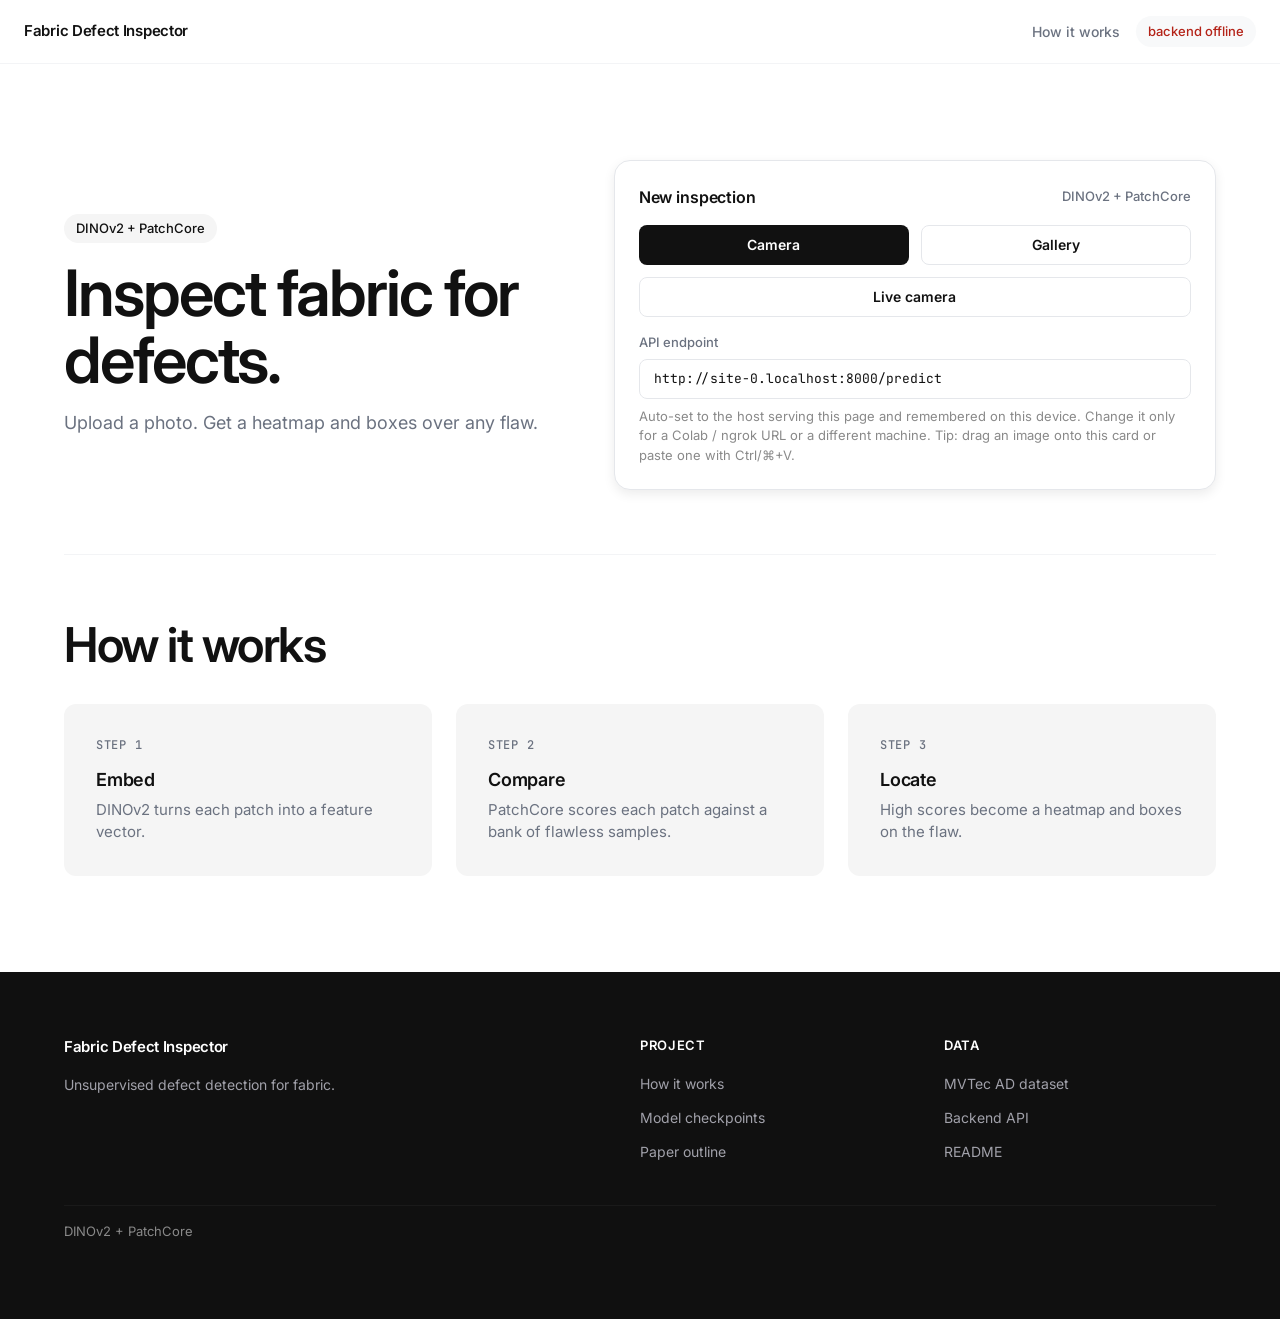
==== frontend/web/index.html @ dddd1d93 "Initial commit: DINOv2 + PatchCore fabric defect detection Unsupervised fabric defect detection (ano" ====
<!DOCTYPE html>
<html lang="en">
<head>
<meta charset="utf-8" />
<meta name="viewport" content="width=device-width, initial-scale=1, maximum-scale=1" />
<title>Fabric Defect Inspector</title>
<link rel="preconnect" href="https://fonts.googleapis.com" />
<link rel="preconnect" href="https://fonts.gstatic.com" crossorigin />
<link href="https://fonts.googleapis.com/css2?family=Inter:wght@400;500;600;700&family=JetBrains+Mono:wght@400;500&display=swap" rel="stylesheet" />
<style>
  /* ── Cal.com-inspired design system ─────────────────────────────────── */
  :root {
    /* colors */
    --primary:#111111; --primary-active:#242424; --primary-disabled:#e5e7eb;
    --ink:#111111; --body:#374151; --muted:#6b7280; --muted-soft:#898989;
    --hairline:#e5e7eb; --hairline-soft:#f3f4f6;
    --canvas:#ffffff; --surface-soft:#f8f9fa; --surface-card:#f5f5f5;
    --surface-strong:#e5e7eb; --surface-dark:#101010; --surface-dark-elevated:#1a1a1a;
    --on-primary:#ffffff; --on-dark:#ffffff; --on-dark-soft:#a1a1aa;
    --brand-accent:#3b82f6; --success:#10b981; --warning:#f59e0b; --error:#ef4444;
    --badge-orange:#fb923c; --badge-pink:#ec4899; --badge-violet:#8b5cf6; --badge-emerald:#34d399;
    /* radius */
    --r-xs:4px; --r-sm:6px; --r-md:8px; --r-lg:12px; --r-xl:16px; --r-pill:9999px;
    /* spacing */
    --s-xxs:4px; --s-xs:8px; --s-sm:12px; --s-md:16px; --s-lg:24px; --s-xl:32px; --s-xxl:48px; --s-section:96px;
    /* fonts */
    --font: "Inter", -apple-system, BlinkMacSystemFont, "Segoe UI", Roboto, sans-serif;
    --mono: "JetBrains Mono", ui-monospace, SFMono-Regular, monospace;
    --shadow-sm: 0 1px 2px rgba(0,0,0,0.05);
    --shadow-md: 0 4px 12px rgba(0,0,0,0.08);
    color-scheme: light dark;   /* let native controls follow the OS theme */
  }
  /* Dark theme: follow the OS/browser preference by remapping the tokens above. */
  @media (prefers-color-scheme: dark) {
    :root {
      --primary:#f5f5f5; --primary-active:#e5e5e5; --primary-disabled:#2a2a2a;
      --ink:#f4f4f5; --body:#c9cdd3; --muted:#9aa0a6; --muted-soft:#6b7075;
      --hairline:#2a2b2e; --hairline-soft:#1c1d20;
      --canvas:#0c0d0f; --surface-soft:#141518; --surface-card:#16181b;
      --surface-strong:#26282c; --surface-dark:#000000; --surface-dark-elevated:#161616;
      --on-primary:#0c0d0f; --on-dark:#ffffff; --on-dark-soft:#a1a1aa;
      --shadow-sm: 0 1px 2px rgba(0,0,0,0.4);
      --shadow-md: 0 4px 12px rgba(0,0,0,0.5);
    }
    .status-pill.ok { color:#34d399; }
    .status-pill.down { color:#f87171; }
    .verdict.ok  { color:#34d399; }
    .verdict.bad { color:#f87171; }
  }
  * { box-sizing:border-box; }
  html { -webkit-text-size-adjust:100%; }
  body {
    margin:0; background:var(--canvas); color:var(--body);
    font-family:var(--font); font-size:16px; line-height:1.5;
    -webkit-font-smoothing:antialiased;
  }
  /* Cal Sans substitute: Inter 600 + negative tracking on display */
  .display { font-weight:600; color:var(--ink); letter-spacing:-0.04em; line-height:1.1; margin:0; }
  .d-xl { font-size:clamp(40px, 6vw, 64px); line-height:1.05; letter-spacing:-2px; }
  .d-lg { font-size:clamp(32px, 4.5vw, 48px); letter-spacing:-1.5px; }
  .d-md { font-size:36px; line-height:1.15; letter-spacing:-1px; }
  .d-sm { font-size:28px; line-height:1.2; letter-spacing:-0.5px; }
  .mono { font-family:var(--mono); }
  a { color:var(--ink); text-decoration:none; }

  /* ── Top nav ─────────────────────────────────────────────────────────── */
  .nav {
    height:64px; background:var(--canvas); border-bottom:1px solid var(--hairline-soft);
    display:flex; align-items:center; justify-content:space-between;
    padding:0 var(--s-lg); position:sticky; top:0; z-index:20;
  }
  .wordmark { font-weight:600; color:var(--ink); font-size:15px; letter-spacing:-0.02em; }
  .nav-right { display:flex; align-items:center; gap:var(--s-md); }
  .nav-link { font-size:14px; font-weight:500; color:var(--muted); }
  .nav-link:hover { color:var(--ink); }
  .status-pill {
    display:inline-flex; align-items:center; font-size:13px; font-weight:500;
    color:var(--muted); background:var(--surface-soft); padding:6px 12px; border-radius:var(--r-pill);
  }
  .status-pill.ok { color:#0f7a5a; }
  .status-pill.down { color:#b42318; }

  .wrap { max-width:1200px; margin:0 auto; padding:0 var(--s-lg); }

  /* ── Hero ────────────────────────────────────────────────────────────── */
  .hero { display:grid; grid-template-columns:5fr 6fr; gap:var(--s-xxl); align-items:center;
          padding:var(--s-section) 0 64px; }
  .hero .eyebrow {
    display:inline-flex; align-items:center; gap:8px; font-size:13px; font-weight:500;
    color:var(--ink); background:var(--surface-card); padding:5px 12px; border-radius:var(--r-pill);
    margin-bottom:var(--s-md);
  }
  .hero p.lead { font-size:18px; color:var(--muted); max-width:44ch; margin:var(--s-md) 0 0; }

  /* hero-app-mockup-card — the real product UI as the hero artifact */
  .app-card {
    background:var(--canvas); border:1px solid var(--hairline); border-radius:var(--r-xl);
    box-shadow:var(--shadow-md); padding:var(--s-lg); overflow:hidden;
    transition:border-color .12s ease, box-shadow .12s ease;
  }
  .app-card.drag { border-color:var(--brand-accent); box-shadow:0 0 0 3px rgba(59,130,246,.18); }
  .app-card .head { display:flex; align-items:center; justify-content:space-between; margin-bottom:var(--s-md); }
  .app-card .head h3 { margin:0; font-size:16px; font-weight:600; color:var(--ink); letter-spacing:-0.01em; }
  .app-card .head .cat { font-size:13px; font-weight:500; color:var(--muted); }

  .btn-row { display:flex; gap:var(--s-sm); }
  .btn, label.btn {
    display:inline-flex; align-items:center; justify-content:center; gap:8px;
    height:40px; padding:0 20px; border-radius:var(--r-md); border:1px solid transparent;
    font-family:var(--font); font-size:14px; font-weight:600; line-height:1; cursor:pointer;
    background:var(--primary); color:var(--on-primary); transition:background .12s ease;
    flex:1; min-width:0;
  }
  .btn:hover { background:var(--primary-active); }
  .btn:active { background:var(--primary-active); }
  .btn.secondary { background:var(--canvas); color:var(--ink); border:1px solid var(--hairline); }
  .btn.secondary:hover { background:var(--surface-soft); }
  .btn:disabled { background:var(--primary-disabled); color:var(--muted); cursor:default; }
  .btn.block { width:100%; flex:none; }
  input[type=file] { display:none; }

  .field { margin-top:var(--s-md); }
  .field label { display:block; font-size:13px; font-weight:500; color:var(--muted); margin-bottom:6px; }
  .text-input {
    width:100%; height:40px; padding:10px 14px; border-radius:var(--r-md);
    border:1px solid var(--hairline); background:var(--canvas); color:var(--ink);
    font-family:var(--mono); font-size:13px;
  }
  .text-input:focus { outline:none; border-color:var(--ink); box-shadow:0 0 0 3px rgba(17,17,17,.06); }
  .hint { font-size:13px; color:var(--muted-soft); margin:8px 0 0; }

  .preview-wrap { margin-top:var(--s-md); display:none; }
  img.preview { width:100%; display:block; border-radius:var(--r-lg); border:1px solid var(--hairline); }

  .live-wrap { margin-top:var(--s-md); display:none; }
  #video { width:100%; display:block; border-radius:var(--r-lg); border:1px solid var(--hairline);
           background:#000; aspect-ratio:4/3; object-fit:cover; }

  /* ── Result section ──────────────────────────────────────────────────── */
  .results { display:none; padding:0 0 64px; }
  .result-card {
    background:var(--canvas); border:1px solid var(--hairline); border-radius:var(--r-lg);
    box-shadow:var(--shadow-sm); padding:var(--s-xl); max-width:840px; margin:0 auto;
  }
  .verdict { display:inline-flex; align-items:center; font-size:16px; font-weight:600;
             padding:8px 16px; border-radius:var(--r-pill); }
  .verdict.ok  { background:rgba(16,185,129,.10); color:#0f7a5a; }
  .verdict.bad { background:rgba(239,68,68,.10); color:#b42318; }

  .stats { display:grid; grid-template-columns:repeat(3,1fr); gap:var(--s-sm); margin:var(--s-lg) 0; }
  .stat { background:var(--surface-card); border-radius:var(--r-lg); padding:var(--s-md); }
  .stat .k { font-size:12px; font-weight:500; color:var(--muted); text-transform:uppercase; letter-spacing:.04em; }
  .stat .v { font-family:var(--mono); font-size:22px; font-weight:500; color:var(--ink); margin-top:4px; }

  /* view toggle: Original / Heatmap / Boxes */
  .view-tabs { display:inline-flex; gap:4px; background:var(--surface-card);
               padding:4px; border-radius:var(--r-md); margin:var(--s-xs) 0 var(--s-sm); }
  .view-tab { border:none; background:transparent; color:var(--muted); font-family:var(--font);
              font-size:13px; font-weight:600; padding:6px 14px; border-radius:var(--r-sm); cursor:pointer; }
  .view-tab.active { background:var(--canvas); color:var(--ink); box-shadow:var(--shadow-sm); }

  .stage { position:relative; width:100%; max-width:520px; margin:0 auto; line-height:0; }
  img.overlay { width:100%; display:block; border-radius:var(--r-lg); border:1px solid var(--hairline); }
  .box-layer { position:absolute; inset:0; pointer-events:none; }
  .bbox { position:absolute; border:2px solid var(--error); box-sizing:border-box; border-radius:2px; }
  .bbox .lbl { position:absolute; top:-17px; left:-2px; font-family:var(--mono); font-size:11px;
               font-weight:600; color:#fff; background:var(--error); padding:0 4px;
               border-radius:3px; line-height:16px; white-space:nowrap; }

  table { width:100%; border-collapse:collapse; margin-top:var(--s-md); font-size:13px; }
  th, td { text-align:left; padding:10px 8px; border-bottom:1px solid var(--hairline-soft); }
  th { font-weight:600; color:var(--muted); font-size:12px; text-transform:uppercase; letter-spacing:.04em; }
  td { color:var(--body); font-family:var(--mono); }
  .section-label { font-size:13px; font-weight:600; color:var(--muted); text-transform:uppercase;
                   letter-spacing:.05em; margin:var(--s-lg) 0 var(--s-xs); }

  .spinner { width:16px; height:16px; border:2px solid rgba(255,255,255,.45); border-top-color:#fff;
             border-radius:50%; animation:spin .8s linear infinite; }
  @keyframes spin { to { transform:rotate(360deg); } }

  /* ── Features band ───────────────────────────────────────────────────── */
  .features { padding:64px 0 var(--s-section); border-top:1px solid var(--hairline-soft); }
  .features .head { max-width:640px; margin-bottom:var(--s-xl); }
  .features .head p { color:var(--muted); font-size:18px; margin:var(--s-sm) 0 0; }
  .feature-grid { display:grid; grid-template-columns:repeat(3,1fr); gap:var(--s-lg); }
  .feature-card { background:var(--surface-card); border-radius:var(--r-lg); padding:var(--s-xl); }
  .feature-card .step { font-family:var(--mono); font-size:12px; font-weight:500; color:var(--muted);
                        text-transform:uppercase; letter-spacing:.06em; margin-bottom:var(--s-sm); }
  .feature-card h4 { margin:0 0 6px; font-size:18px; font-weight:600; color:var(--ink); letter-spacing:-0.01em; }
  .feature-card p { margin:0; font-size:15px; color:var(--muted); }

  /* ── Footer (only dark surface) ──────────────────────────────────────── */
  footer { background:var(--surface-dark); color:var(--on-dark-soft); padding:64px 0; }
  footer .cols { display:grid; grid-template-columns:2fr 1fr 1fr; gap:var(--s-xl); }
  footer .wordmark { color:var(--on-dark); }
  footer .tag { font-size:14px; color:var(--on-dark-soft); margin:var(--s-md) 0 0; max-width:36ch; }
  footer h5 { font-size:13px; font-weight:600; color:#fff; text-transform:uppercase; letter-spacing:.05em; margin:0 0 var(--s-md); }
  footer ul { list-style:none; margin:0; padding:0; }
  footer li { margin-bottom:10px; }
  footer a { color:var(--on-dark-soft); font-size:14px; }
  footer a:hover { color:#fff; }
  footer .rule { border-top:1px solid var(--surface-dark-elevated); margin:var(--s-xl) 0 var(--s-md); }
  footer .fine { font-size:13px; color:var(--muted-soft); }

  /* ── Responsive ──────────────────────────────────────────────────────── */
  @media (max-width:900px) {
    .hero { grid-template-columns:1fr; gap:var(--s-xl); padding:56px 0 40px; }
    .feature-grid { grid-template-columns:1fr; }
    .stats { grid-template-columns:1fr; }
    footer .cols { grid-template-columns:1fr; gap:var(--s-lg); }
    .nav .desk { display:none; }
  }
</style>
</head>
<body>

<nav class="nav">
  <div class="wordmark">Fabric Defect Inspector</div>
  <div class="nav-right">
    <a class="nav-link desk" href="#how">How it works</a>
    <span class="status-pill" id="status"><span id="statusText">checking…</span></span>
  </div>
</nav>

<div class="wrap">

  <!-- ── Hero ─────────────────────────────────────────────────────────── -->
  <section class="hero">
    <div>
      <span class="eyebrow">DINOv2 + PatchCore</span>
      <h1 class="display d-xl">Inspect fabric for defects.</h1>
      <p class="lead">Upload a photo. Get a heatmap and boxes over any flaw.</p>
    </div>

    <!-- hero-app-mockup-card: the actual tool -->
    <div class="app-card" id="dropzone">
      <div class="head">
        <h3>New inspection</h3>
        <span class="cat">DINOv2 + PatchCore</span>
      </div>

      <div class="btn-row">
        <label class="btn">Camera
          <input type="file" id="camera" accept="image/*" capture="environment" />
        </label>
        <label class="btn secondary">Gallery
          <input type="file" id="gallery" accept="image/*" />
        </label>
      </div>
      <button class="btn secondary block" id="liveBtn" style="margin-top:var(--s-sm)">Live camera</button>

      <div class="live-wrap" id="liveWrap">
        <video id="video" playsinline autoplay muted></video>
        <div class="btn-row" style="margin-top:var(--s-sm)">
          <button class="btn" id="capture">Capture &amp; analyze</button>
          <button class="btn secondary" id="stopCam">Stop</button>
        </div>
      </div>
      <p class="hint" id="liveHint"></p>
      <canvas id="canvas" style="display:none"></canvas>

      <div class="field">
        <label for="endpoint">API endpoint</label>
        <input class="text-input" id="endpoint" value="http://localhost:8000/predict" spellcheck="false" />
        <p class="hint">Auto-set to the host serving this page and remembered on this
          device. Change it only for a Colab / ngrok URL or a different machine.
          Tip: drag an image onto this card or paste one with Ctrl/⌘+V.</p>
      </div>

      <div class="preview-wrap" id="previewWrap">
        <img class="preview" id="preview" alt="selected fabric" />
        <button class="btn block" id="analyze" style="margin-top:var(--s-md)">Analyze</button>
      </div>
    </div>
  </section>

  <!-- ── Results ──────────────────────────────────────────────────────── -->
  <section class="results" id="results">
    <div class="result-card">
      <span class="verdict" id="verdict"><span id="verdictText">—</span></span>

      <div class="stats" id="stats"></div>

      <div class="section-label">Result</div>
      <div class="view-tabs" id="viewTabs">
        <button class="view-tab" data-view="original">Original</button>
        <button class="view-tab" data-view="heatmap">Heatmap</button>
        <button class="view-tab active" data-view="boxes">Boxes</button>
      </div>
      <div class="stage" id="stage">
        <img class="overlay" id="overlay" alt="inspection result" />
        <div class="box-layer" id="boxLayer"></div>
      </div>

      <div id="boxWrap"></div>
    </div>
  </section>

  <!-- ── Features ─────────────────────────────────────────────────────── -->
  <section class="features" id="how">
    <div class="head">
      <h2 class="display d-lg">How it works</h2>
    </div>
    <div class="feature-grid">
      <div class="feature-card">
        <div class="step">Step 1</div>
        <h4>Embed</h4>
        <p>DINOv2 turns each patch into a feature vector.</p>
      </div>
      <div class="feature-card">
        <div class="step">Step 2</div>
        <h4>Compare</h4>
        <p>PatchCore scores each patch against a bank of flawless samples.</p>
      </div>
      <div class="feature-card">
        <div class="step">Step 3</div>
        <h4>Locate</h4>
        <p>High scores become a heatmap and boxes on the flaw.</p>
      </div>
    </div>
  </section>

</div>

<!-- ── Footer (only dark surface) ─────────────────────────────────────── -->
<footer>
  <div class="wrap">
    <div class="cols">
      <div>
        <div class="wordmark">Fabric Defect Inspector</div>
        <p class="tag">Unsupervised defect detection for fabric.</p>
      </div>
      <div>
        <h5>Project</h5>
        <ul>
          <li><a href="#how">How it works</a></li>
          <li><a href="#">Model checkpoints</a></li>
          <li><a href="#">Paper outline</a></li>
        </ul>
      </div>
      <div>
        <h5>Data</h5>
        <ul>
          <li><a href="https://www.mvtec.com/company/research/datasets/mvtec-ad" target="_blank" rel="noopener">MVTec AD dataset</a></li>
          <li><a href="#">Backend API</a></li>
          <li><a href="#">README</a></li>
        </ul>
      </div>
    </div>
    <div class="rule"></div>
    <p class="fine">DINOv2 + PatchCore</p>
  </div>
</footer>

<script>
const $ = (id) => document.getElementById(id);
let selectedFile = null;
let lastResult = null;   // most recent /predict response, for the view toggle

/* Default the endpoint to whatever host served this page, so opening the app at
   http://<mac-ip>:5173 on a phone automatically targets http://<mac-ip>:8000 --
   no manual editing. (When opened as a file://, hostname is empty -> keep the
   value in the markup.) Change the field by hand for Colab / ngrok URLs. */
(function initEndpoint() {
  const saved = localStorage.getItem("fd_endpoint");
  if (saved) { $("endpoint").value = saved; return; }   // user's explicit choice wins
  if (location.hostname) {
    $("endpoint").value = `${location.protocol}//${location.hostname}:8000/predict`;
  }
})();
/* Remember whatever endpoint the user settles on (Colab/ngrok URLs survive reload). */
$("endpoint").addEventListener("change", () => {
  localStorage.setItem("fd_endpoint", $("endpoint").value.trim());
});

/* health check -> nav status pill */
async function checkHealth() {
  const ep = $("endpoint").value.trim();
  const base = ep.replace(/\/predict\/?$/, "");
  try {
    const res = await fetch(base + "/health", { method:"GET" });
    if (!res.ok) throw new Error();
    const d = await res.json();
    $("status").className = "status-pill ok";
    $("statusText").textContent = `online · ${d.category}`;
  } catch {
    $("status").className = "status-pill down";
    $("statusText").textContent = "backend offline";
  }
}
$("endpoint").addEventListener("change", checkHealth);
checkHealth();

function setFile(f) {
  if (!f || !f.type.startsWith("image/")) return;
  selectedFile = f;
  $("preview").src = URL.createObjectURL(f);
  $("previewWrap").style.display = "block";
  $("results").style.display = "none";
}
function onPick(e) { setFile(e.target.files[0]); }
$("camera").addEventListener("change", onPick);
$("gallery").addEventListener("change", onPick);

/* Drag an image onto the card, or paste one from the clipboard (Ctrl/⌘+V). */
const drop = $("dropzone");
["dragenter", "dragover"].forEach((ev) =>
  drop.addEventListener(ev, (e) => { e.preventDefault(); drop.classList.add("drag"); }));
["dragleave", "drop"].forEach((ev) =>
  drop.addEventListener(ev, (e) => { e.preventDefault(); drop.classList.remove("drag"); }));
drop.addEventListener("drop", (e) => {
  const f = e.dataTransfer && e.dataTransfer.files[0];
  if (f) setFile(f);
});
window.addEventListener("paste", (e) => {
  const item = [...(e.clipboardData?.items || [])].find((i) => i.type.startsWith("image/"));
  if (item) setFile(item.getAsFile());
});

/* shared analyze flow — used by the Analyze button and the live-camera capture */
async function runAnalyze(file, btn, label) {
  if (!file) return;
  btn.disabled = true;
  const prev = btn.textContent;
  btn.innerHTML = '<span class="spinner"></span> Analyzing…';
  try {
    const fd = new FormData();
    fd.append("file", file);
    const res = await fetch($("endpoint").value.trim(), { method:"POST", body: fd });
    if (!res.ok) {
      let detail = "HTTP " + res.status;
      try { const j = await res.json(); if (j.detail) detail = j.detail; } catch {}
      throw new Error(detail);
    }
    renderResult(await res.json());
  } catch (err) {
    renderError(err.message);
  } finally {
    btn.disabled = false;
    btn.textContent = label || prev;
  }
}

$("analyze").addEventListener("click", () => runAnalyze(selectedFile, $("analyze"), "Analyze"));

/* ── Live camera (getUserMedia; needs localhost or https) ─────────────────── */
let stream = null;

async function startCamera() {
  if (!navigator.mediaDevices || !navigator.mediaDevices.getUserMedia) {
    $("liveHint").textContent =
      "Live camera needs a secure context — open this page at http://localhost:5173 " +
      "on the computer, or serve it over HTTPS. On a phone over LAN, use the Camera button instead.";
    return;
  }
  try {
    stream = await navigator.mediaDevices.getUserMedia({
      video: { facingMode: "environment" }, audio: false,
    });
  } catch (err) {
    $("liveHint").textContent = "Could not open camera: " + err.message;
    return;
  }
  $("video").srcObject = stream;
  $("liveWrap").style.display = "block";
  $("previewWrap").style.display = "none";
  $("liveHint").textContent = "Point at the fabric, then Capture & analyze. Repeat as needed.";
}

function stopCamera() {
  if (stream) { stream.getTracks().forEach((t) => t.stop()); stream = null; }
  $("liveWrap").style.display = "none";
  $("liveHint").textContent = "";
}

$("liveBtn").addEventListener("click", startCamera);
$("stopCam").addEventListener("click", stopCamera);

$("capture").addEventListener("click", () => {
  const v = $("video");
  if (!v.videoWidth) return;
  const c = $("canvas");
  c.width = v.videoWidth; c.height = v.videoHeight;
  c.getContext("2d").drawImage(v, 0, 0, c.width, c.height);
  c.toBlob((blob) => {
    if (!blob) return;
    const file = new File([blob], "capture.png", { type: "image/png" });
    runAnalyze(file, $("capture"), "Capture & analyze");
  }, "image/png");
});

/* ── Result view toggle: Original / Heatmap / Boxes ───────────────────────── */
function drawBoxLayer(show) {
  const layer = $("boxLayer");
  layer.innerHTML = "";
  const d = lastResult;
  if (!show || !d || !d.boxes || !d.boxes.length) return;
  const size = d.image_size || 224;   // boxes are in the resized inference frame
  d.boxes.forEach((b) => {
    const el = document.createElement("div");
    el.className = "bbox";
    el.style.left = (b.x / size) * 100 + "%";
    el.style.top = (b.y / size) * 100 + "%";
    el.style.width = (b.w / size) * 100 + "%";
    el.style.height = (b.h / size) * 100 + "%";
    el.innerHTML = `<span class="lbl">${Number(b.score).toFixed(2)}</span>`;
    layer.appendChild(el);
  });
}

function setView(view) {
  const d = lastResult;
  if (!d) return;
  // Map each tab to its base image; boxes are drawn as a scalable overlay layer.
  const src = view === "heatmap" ? d.heatmap_png
            : view === "combined" ? d.overlay_png   // legacy single-image fallback
            : d.original_png || d.overlay_png;        // original / boxes share the clean photo
  if (src) { $("overlay").src = src; $("overlay").style.display = "block"; }
  else $("overlay").style.display = "none";
  drawBoxLayer(view === "boxes");   // vector boxes only on the Boxes tab
  document.querySelectorAll(".view-tab").forEach((t) =>
    t.classList.toggle("active", t.dataset.view === view));
}

document.querySelectorAll(".view-tab").forEach((t) =>
  t.addEventListener("click", () => setView(t.dataset.view)));

function renderError(msg) {
  $("results").style.display = "block";
  $("verdict").className = "verdict bad";
  $("verdictText").textContent = "Request failed";
  $("stats").innerHTML = "";
  $("overlay").style.display = "none";
  $("boxLayer").innerHTML = "";
  $("viewTabs").style.display = "none";
  $("boxWrap").innerHTML =
    `<p class="hint">${msg} — is the backend running and reachable at the endpoint above?</p>`;
  $("results").scrollIntoView({ behavior:"smooth", block:"start" });
}

function renderResult(d) {
  $("results").style.display = "block";
  const defective = d.is_defective === null ? d.num_defects > 0 : d.is_defective;

  $("verdict").className = "verdict " + (defective ? "bad" : "ok");
  $("verdictText").textContent = defective
    ? `Defective — ${d.num_defects} region(s) flagged`
    : "Pass — no defect detected";

  const latency = d.latency_ms != null
    ? `<div class="stat"><div class="k">Inference</div><div class="v">${d.latency_ms}ms</div></div>`
    : `<div class="stat"><div class="k">Frame size</div><div class="v">${d.image_size}px</div></div>`;
  $("stats").innerHTML =
    `<div class="stat"><div class="k">Anomaly score</div><div class="v">${d.anomaly_score}</div></div>` +
    `<div class="stat"><div class="k">Defect regions</div><div class="v">${d.num_defects}</div></div>` +
    latency;

  lastResult = d;
  // Old backends only send the combined overlay_png; hide the tabs and show it as-is.
  const hasLayers = !!(d.original_png && d.heatmap_png);
  $("viewTabs").style.display = hasLayers ? "inline-flex" : "none";
  setView(hasLayers ? "boxes" : "combined");

  if (d.boxes && d.boxes.length) {
    let t = "<div class='section-label'>Bounding boxes</div>" +
            "<table><tr><th>#</th><th>x, y</th><th>w × h</th><th>score</th></tr>";
    d.boxes.forEach((b, i) => {
      t += `<tr><td>${i+1}</td><td>${b.x}, ${b.y}</td><td>${b.w} × ${b.h}</td><td>${b.score}</td></tr>`;
    });
    $("boxWrap").innerHTML = t + "</table>";
  } else $("boxWrap").innerHTML = "";

  $("results").scrollIntoView({ behavior:"smooth", block:"start" });
}
</script>
</body>
</html>
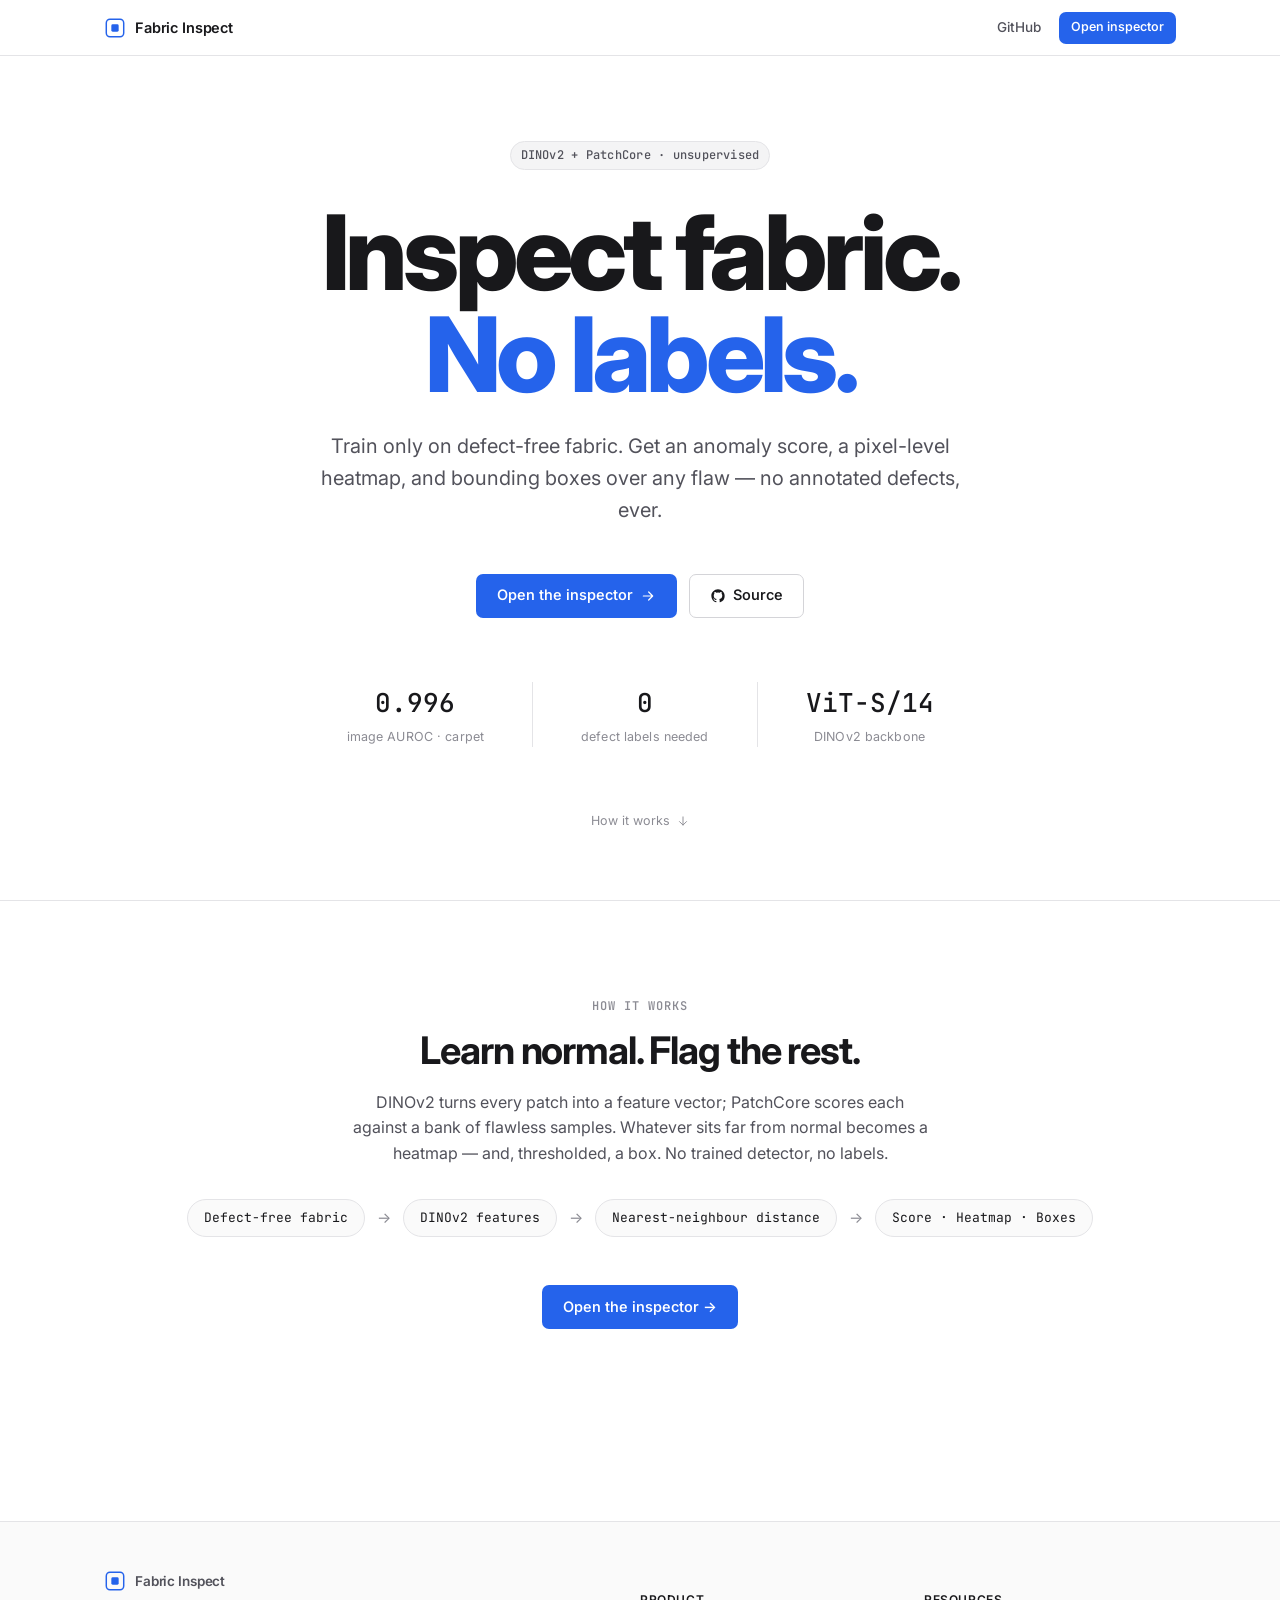
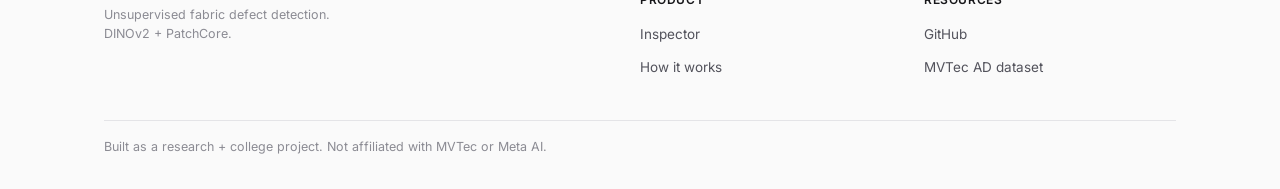
==== commit 4db0cbbd: "Redesign frontend: minimal light landing + dedicated inspection console Split the single page into a" ====
--- a/frontend/web/index.html
+++ b/frontend/web/index.html
@@ -2,576 +2,166 @@
 <html lang="en">
 <head>
 <meta charset="utf-8" />
-<meta name="viewport" content="width=device-width, initial-scale=1, maximum-scale=1" />
-<title>Fabric Defect Inspector</title>
+<meta name="viewport" content="width=device-width, initial-scale=1" />
+<title>Fabric Inspect — unsupervised defect detection</title>
+<meta name="description" content="Inspect fabric for defects without labelling any. DINOv2 + PatchCore: an anomaly score, heatmap, and bounding boxes — trained only on defect-free fabric." />
+<meta name="color-scheme" content="light" />
 <link rel="preconnect" href="https://fonts.googleapis.com" />
 <link rel="preconnect" href="https://fonts.gstatic.com" crossorigin />
-<link href="https://fonts.googleapis.com/css2?family=Inter:wght@400;500;600;700&family=JetBrains+Mono:wght@400;500&display=swap" rel="stylesheet" />
+<link href="https://fonts.googleapis.com/css2?family=Inter:wght@400;500;600;700;800&family=JetBrains+Mono:wght@400;500&display=swap" rel="stylesheet" />
+<link rel="stylesheet" href="styles.css" />
 <style>
-  /* ── Cal.com-inspired design system ─────────────────────────────────── */
-  :root {
-    /* colors */
-    --primary:#111111; --primary-active:#242424; --primary-disabled:#e5e7eb;
-    --ink:#111111; --body:#374151; --muted:#6b7280; --muted-soft:#898989;
-    --hairline:#e5e7eb; --hairline-soft:#f3f4f6;
-    --canvas:#ffffff; --surface-soft:#f8f9fa; --surface-card:#f5f5f5;
-    --surface-strong:#e5e7eb; --surface-dark:#101010; --surface-dark-elevated:#1a1a1a;
-    --on-primary:#ffffff; --on-dark:#ffffff; --on-dark-soft:#a1a1aa;
-    --brand-accent:#3b82f6; --success:#10b981; --warning:#f59e0b; --error:#ef4444;
-    --badge-orange:#fb923c; --badge-pink:#ec4899; --badge-violet:#8b5cf6; --badge-emerald:#34d399;
-    /* radius */
-    --r-xs:4px; --r-sm:6px; --r-md:8px; --r-lg:12px; --r-xl:16px; --r-pill:9999px;
-    /* spacing */
-    --s-xxs:4px; --s-xs:8px; --s-sm:12px; --s-md:16px; --s-lg:24px; --s-xl:32px; --s-xxl:48px; --s-section:96px;
-    /* fonts */
-    --font: "Inter", -apple-system, BlinkMacSystemFont, "Segoe UI", Roboto, sans-serif;
-    --mono: "JetBrains Mono", ui-monospace, SFMono-Regular, monospace;
-    --shadow-sm: 0 1px 2px rgba(0,0,0,0.05);
-    --shadow-md: 0 4px 12px rgba(0,0,0,0.08);
-    color-scheme: light dark;   /* let native controls follow the OS theme */
+  /* minimal & bold, light-only landing */
+  html, body { overflow-x: hidden; max-width: 100%; }
+  body { background: var(--bg); }
+  main { overflow-x: clip; }
+
+  .hero {
+    min-height: calc(100vh - var(--nav-h));
+    display: flex; flex-direction: column; align-items: center; justify-content: center;
+    text-align: center; padding: var(--s-8) var(--s-4) var(--s-7);
   }
-  /* Dark theme: follow the OS/browser preference by remapping the tokens above. */
-  @media (prefers-color-scheme: dark) {
-    :root {
-      --primary:#f5f5f5; --primary-active:#e5e5e5; --primary-disabled:#2a2a2a;
-      --ink:#f4f4f5; --body:#c9cdd3; --muted:#9aa0a6; --muted-soft:#6b7075;
-      --hairline:#2a2b2e; --hairline-soft:#1c1d20;
-      --canvas:#0c0d0f; --surface-soft:#141518; --surface-card:#16181b;
-      --surface-strong:#26282c; --surface-dark:#000000; --surface-dark-elevated:#161616;
-      --on-primary:#0c0d0f; --on-dark:#ffffff; --on-dark-soft:#a1a1aa;
-      --shadow-sm: 0 1px 2px rgba(0,0,0,0.4);
-      --shadow-md: 0 4px 12px rgba(0,0,0,0.5);
-    }
-    .status-pill.ok { color:#34d399; }
-    .status-pill.down { color:#f87171; }
-    .verdict.ok  { color:#34d399; }
-    .verdict.bad { color:#f87171; }
+  .hero .eyebrow { margin-bottom: var(--s-6); }
+  .hero h1 {
+    font-weight: 800;
+    font-size: clamp(40px, 9vw, 104px);
+    line-height: 0.98; letter-spacing: -0.045em;
+    max-width: 15ch;
   }
-  * { box-sizing:border-box; }
-  html { -webkit-text-size-adjust:100%; }
-  body {
-    margin:0; background:var(--canvas); color:var(--body);
-    font-family:var(--font); font-size:16px; line-height:1.5;
-    -webkit-font-smoothing:antialiased;
+  .hero h1 .accent { color: var(--accent); }
+  .hero .lead {
+    font-size: clamp(16px, 2.2vw, 20px);
+    color: var(--text-2); width: 100%; max-width: 52ch; margin-top: var(--s-5);
   }
-  /* Cal Sans substitute: Inter 600 + negative tracking on display */
-  .display { font-weight:600; color:var(--ink); letter-spacing:-0.04em; line-height:1.1; margin:0; }
-  .d-xl { font-size:clamp(40px, 6vw, 64px); line-height:1.05; letter-spacing:-2px; }
-  .d-lg { font-size:clamp(32px, 4.5vw, 48px); letter-spacing:-1.5px; }
-  .d-md { font-size:36px; line-height:1.15; letter-spacing:-1px; }
-  .d-sm { font-size:28px; line-height:1.2; letter-spacing:-0.5px; }
-  .mono { font-family:var(--mono); }
-  a { color:var(--ink); text-decoration:none; }
+  .hero .cta { display: flex; gap: var(--s-3); margin-top: var(--s-7); flex-wrap: wrap; justify-content: center; }
 
-  /* ── Top nav ─────────────────────────────────────────────────────────── */
-  .nav {
-    height:64px; background:var(--canvas); border-bottom:1px solid var(--hairline-soft);
-    display:flex; align-items:center; justify-content:space-between;
-    padding:0 var(--s-lg); position:sticky; top:0; z-index:20;
-  }
-  .wordmark { font-weight:600; color:var(--ink); font-size:15px; letter-spacing:-0.02em; }
-  .nav-right { display:flex; align-items:center; gap:var(--s-md); }
-  .nav-link { font-size:14px; font-weight:500; color:var(--muted); }
-  .nav-link:hover { color:var(--ink); }
-  .status-pill {
-    display:inline-flex; align-items:center; font-size:13px; font-weight:500;
-    color:var(--muted); background:var(--surface-soft); padding:6px 12px; border-radius:var(--r-pill);
-  }
-  .status-pill.ok { color:#0f7a5a; }
-  .status-pill.down { color:#b42318; }
+  /* quiet proof row */
+  .proof { display: flex; gap: var(--s-7); margin-top: var(--s-8); flex-wrap: wrap; justify-content: center; max-width: 100%; }
+  .proof .item { text-align: center; }
+  .proof .v { font-family: var(--mono); font-size: 26px; font-weight: 500; color: var(--text); font-variant-numeric: tabular-nums; }
+  .proof .k { font-size: 12.5px; color: var(--text-3); margin-top: 4px; letter-spacing: 0.01em; }
+  .proof .sep { width: 1px; background: var(--border); align-self: stretch; }
 
-  .wrap { max-width:1200px; margin:0 auto; padding:0 var(--s-lg); }
+  .scroll-hint { margin-top: var(--s-8); color: var(--text-3); font-size: 12.5px; display: inline-flex; align-items: center; gap: 6px; }
 
-  /* ── Hero ────────────────────────────────────────────────────────────── */
-  .hero { display:grid; grid-template-columns:5fr 6fr; gap:var(--s-xxl); align-items:center;
-          padding:var(--s-section) 0 64px; }
-  .hero .eyebrow {
-    display:inline-flex; align-items:center; gap:8px; font-size:13px; font-weight:500;
-    color:var(--ink); background:var(--surface-card); padding:5px 12px; border-radius:var(--r-pill);
-    margin-bottom:var(--s-md);
-  }
-  .hero p.lead { font-size:18px; color:var(--muted); max-width:44ch; margin:var(--s-md) 0 0; }
+  /* one calm explainer line */
+  .how { text-align: center; padding: var(--s-9) var(--s-4); border-top: 1px solid var(--border); }
+  .how .label { font-family: var(--mono); font-size: 12px; color: var(--text-3); letter-spacing: 0.08em; text-transform: uppercase; }
+  .how h2 { font-size: clamp(24px, 4vw, 38px); font-weight: 700; letter-spacing: -0.03em; margin-top: var(--s-3); max-width: 20ch; margin-inline: auto; }
+  .how p { color: var(--text-2); margin-top: var(--s-4); max-width: 58ch; margin-inline: auto; font-size: 16px; }
+  .how .flow { display: inline-flex; align-items: center; gap: var(--s-3); margin-top: var(--s-6); flex-wrap: wrap; justify-content: center; }
+  .how .chip { font-family: var(--mono); font-size: 13px; color: var(--text); background: var(--surface); border: 1px solid var(--border); border-radius: var(--r-pill); padding: 8px 16px; }
+  .how .arr { color: var(--text-3); }
 
-  /* hero-app-mockup-card — the real product UI as the hero artifact */
-  .app-card {
-    background:var(--canvas); border:1px solid var(--hairline); border-radius:var(--r-xl);
-    box-shadow:var(--shadow-md); padding:var(--s-lg); overflow:hidden;
-    transition:border-color .12s ease, box-shadow .12s ease;
-  }
-  .app-card.drag { border-color:var(--brand-accent); box-shadow:0 0 0 3px rgba(59,130,246,.18); }
-  .app-card .head { display:flex; align-items:center; justify-content:space-between; margin-bottom:var(--s-md); }
-  .app-card .head h3 { margin:0; font-size:16px; font-weight:600; color:var(--ink); letter-spacing:-0.01em; }
-  .app-card .head .cat { font-size:13px; font-weight:500; color:var(--muted); }
+  /* flex items default to min-width:auto and refuse to shrink → overflow. */
+  .nav-inner > *, .hero > *, .proof > * { min-width: 0; }
 
-  .btn-row { display:flex; gap:var(--s-sm); }
-  .btn, label.btn {
-    display:inline-flex; align-items:center; justify-content:center; gap:8px;
-    height:40px; padding:0 20px; border-radius:var(--r-md); border:1px solid transparent;
-    font-family:var(--font); font-size:14px; font-weight:600; line-height:1; cursor:pointer;
-    background:var(--primary); color:var(--on-primary); transition:background .12s ease;
-    flex:1; min-width:0;
-  }
-  .btn:hover { background:var(--primary-active); }
-  .btn:active { background:var(--primary-active); }
-  .btn.secondary { background:var(--canvas); color:var(--ink); border:1px solid var(--hairline); }
-  .btn.secondary:hover { background:var(--surface-soft); }
-  .btn:disabled { background:var(--primary-disabled); color:var(--muted); cursor:default; }
-  .btn.block { width:100%; flex:none; }
-  input[type=file] { display:none; }
-
-  .field { margin-top:var(--s-md); }
-  .field label { display:block; font-size:13px; font-weight:500; color:var(--muted); margin-bottom:6px; }
-  .text-input {
-    width:100%; height:40px; padding:10px 14px; border-radius:var(--r-md);
-    border:1px solid var(--hairline); background:var(--canvas); color:var(--ink);
-    font-family:var(--mono); font-size:13px;
-  }
-  .text-input:focus { outline:none; border-color:var(--ink); box-shadow:0 0 0 3px rgba(17,17,17,.06); }
-  .hint { font-size:13px; color:var(--muted-soft); margin:8px 0 0; }
-
-  .preview-wrap { margin-top:var(--s-md); display:none; }
-  img.preview { width:100%; display:block; border-radius:var(--r-lg); border:1px solid var(--hairline); }
-
-  .live-wrap { margin-top:var(--s-md); display:none; }
-  #video { width:100%; display:block; border-radius:var(--r-lg); border:1px solid var(--hairline);
-           background:#000; aspect-ratio:4/3; object-fit:cover; }
-
-  /* ── Result section ──────────────────────────────────────────────────── */
-  .results { display:none; padding:0 0 64px; }
-  .result-card {
-    background:var(--canvas); border:1px solid var(--hairline); border-radius:var(--r-lg);
-    box-shadow:var(--shadow-sm); padding:var(--s-xl); max-width:840px; margin:0 auto;
-  }
-  .verdict { display:inline-flex; align-items:center; font-size:16px; font-weight:600;
-             padding:8px 16px; border-radius:var(--r-pill); }
-  .verdict.ok  { background:rgba(16,185,129,.10); color:#0f7a5a; }
-  .verdict.bad { background:rgba(239,68,68,.10); color:#b42318; }
-
-  .stats { display:grid; grid-template-columns:repeat(3,1fr); gap:var(--s-sm); margin:var(--s-lg) 0; }
-  .stat { background:var(--surface-card); border-radius:var(--r-lg); padding:var(--s-md); }
-  .stat .k { font-size:12px; font-weight:500; color:var(--muted); text-transform:uppercase; letter-spacing:.04em; }
-  .stat .v { font-family:var(--mono); font-size:22px; font-weight:500; color:var(--ink); margin-top:4px; }
-
-  /* view toggle: Original / Heatmap / Boxes */
-  .view-tabs { display:inline-flex; gap:4px; background:var(--surface-card);
-               padding:4px; border-radius:var(--r-md); margin:var(--s-xs) 0 var(--s-sm); }
-  .view-tab { border:none; background:transparent; color:var(--muted); font-family:var(--font);
-              font-size:13px; font-weight:600; padding:6px 14px; border-radius:var(--r-sm); cursor:pointer; }
-  .view-tab.active { background:var(--canvas); color:var(--ink); box-shadow:var(--shadow-sm); }
-
-  .stage { position:relative; width:100%; max-width:520px; margin:0 auto; line-height:0; }
-  img.overlay { width:100%; display:block; border-radius:var(--r-lg); border:1px solid var(--hairline); }
-  .box-layer { position:absolute; inset:0; pointer-events:none; }
-  .bbox { position:absolute; border:2px solid var(--error); box-sizing:border-box; border-radius:2px; }
-  .bbox .lbl { position:absolute; top:-17px; left:-2px; font-family:var(--mono); font-size:11px;
-               font-weight:600; color:#fff; background:var(--error); padding:0 4px;
-               border-radius:3px; line-height:16px; white-space:nowrap; }
-
-  table { width:100%; border-collapse:collapse; margin-top:var(--s-md); font-size:13px; }
-  th, td { text-align:left; padding:10px 8px; border-bottom:1px solid var(--hairline-soft); }
-  th { font-weight:600; color:var(--muted); font-size:12px; text-transform:uppercase; letter-spacing:.04em; }
-  td { color:var(--body); font-family:var(--mono); }
-  .section-label { font-size:13px; font-weight:600; color:var(--muted); text-transform:uppercase;
-                   letter-spacing:.05em; margin:var(--s-lg) 0 var(--s-xs); }
-
-  .spinner { width:16px; height:16px; border:2px solid rgba(255,255,255,.45); border-top-color:#fff;
-             border-radius:50%; animation:spin .8s linear infinite; }
-  @keyframes spin { to { transform:rotate(360deg); } }
-
-  /* ── Features band ───────────────────────────────────────────────────── */
-  .features { padding:64px 0 var(--s-section); border-top:1px solid var(--hairline-soft); }
-  .features .head { max-width:640px; margin-bottom:var(--s-xl); }
-  .features .head p { color:var(--muted); font-size:18px; margin:var(--s-sm) 0 0; }
-  .feature-grid { display:grid; grid-template-columns:repeat(3,1fr); gap:var(--s-lg); }
-  .feature-card { background:var(--surface-card); border-radius:var(--r-lg); padding:var(--s-xl); }
-  .feature-card .step { font-family:var(--mono); font-size:12px; font-weight:500; color:var(--muted);
-                        text-transform:uppercase; letter-spacing:.06em; margin-bottom:var(--s-sm); }
-  .feature-card h4 { margin:0 0 6px; font-size:18px; font-weight:600; color:var(--ink); letter-spacing:-0.01em; }
-  .feature-card p { margin:0; font-size:15px; color:var(--muted); }
-
-  /* ── Footer (only dark surface) ──────────────────────────────────────── */
-  footer { background:var(--surface-dark); color:var(--on-dark-soft); padding:64px 0; }
-  footer .cols { display:grid; grid-template-columns:2fr 1fr 1fr; gap:var(--s-xl); }
-  footer .wordmark { color:var(--on-dark); }
-  footer .tag { font-size:14px; color:var(--on-dark-soft); margin:var(--s-md) 0 0; max-width:36ch; }
-  footer h5 { font-size:13px; font-weight:600; color:#fff; text-transform:uppercase; letter-spacing:.05em; margin:0 0 var(--s-md); }
-  footer ul { list-style:none; margin:0; padding:0; }
-  footer li { margin-bottom:10px; }
-  footer a { color:var(--on-dark-soft); font-size:14px; }
-  footer a:hover { color:#fff; }
-  footer .rule { border-top:1px solid var(--surface-dark-elevated); margin:var(--s-xl) 0 var(--s-md); }
-  footer .fine { font-size:13px; color:var(--muted-soft); }
-
-  /* ── Responsive ──────────────────────────────────────────────────────── */
-  @media (max-width:900px) {
-    .hero { grid-template-columns:1fr; gap:var(--s-xl); padding:56px 0 40px; }
-    .feature-grid { grid-template-columns:1fr; }
-    .stats { grid-template-columns:1fr; }
-    footer .cols { grid-template-columns:1fr; gap:var(--s-lg); }
-    .nav .desk { display:none; }
+  @media (max-width: 620px) {
+    .proof { gap: var(--s-4) var(--s-5); }
+    .proof .sep { display: none; }
+    .proof .item { flex: 1 1 40%; }
+    .proof .v { font-size: 22px; }
+    .nav-links .desk { display: none; }
+    .how .flow { gap: var(--s-2); }
+    .footer-grid { grid-template-columns: 1fr; gap: var(--s-5); }
   }
 </style>
 </head>
 <body>
 
 <nav class="nav">
-  <div class="wordmark">Fabric Defect Inspector</div>
-  <div class="nav-right">
-    <a class="nav-link desk" href="#how">How it works</a>
-    <span class="status-pill" id="status"><span id="statusText">checking…</span></span>
+  <div class="container nav-inner">
+    <a class="brand" href="/" aria-label="Fabric Inspect home">
+      <svg class="logo" viewBox="0 0 24 24" fill="none" aria-hidden="true">
+        <rect x="2.5" y="2.5" width="19" height="19" rx="4" stroke="currentColor" stroke-width="1.6"/>
+        <rect x="8" y="8" width="8" height="8" rx="1.5" fill="currentColor"/>
+      </svg>
+      Fabric Inspect
+    </a>
+    <div class="nav-links">
+      <a class="nav-link desk" href="https://github.com/eightharsh/fabric" target="_blank" rel="noopener">GitHub</a>
+      <a class="btn sm" href="app.html">Open inspector</a>
+    </div>
   </div>
 </nav>
 
-<div class="wrap">
-
-  <!-- ── Hero ─────────────────────────────────────────────────────────── -->
+<main>
   <section class="hero">
-    <div>
-      <span class="eyebrow">DINOv2 + PatchCore</span>
-      <h1 class="display d-xl">Inspect fabric for defects.</h1>
-      <p class="lead">Upload a photo. Get a heatmap and boxes over any flaw.</p>
+    <span class="eyebrow">DINOv2 + PatchCore · unsupervised</span>
+    <h1>Inspect fabric.<br /><span class="accent">No labels.</span></h1>
+    <p class="lead">Train only on defect-free fabric. Get an anomaly score, a pixel-level
+      heatmap, and bounding boxes over any flaw — no annotated defects, ever.</p>
+    <div class="cta">
+      <a class="btn lg" href="app.html">
+        Open the inspector
+        <svg viewBox="0 0 24 24" fill="none" aria-hidden="true"><path d="M5 12h14M13 6l6 6-6 6" stroke="currentColor" stroke-width="1.8" stroke-linecap="round" stroke-linejoin="round"/></svg>
+      </a>
+      <a class="btn lg secondary" href="https://github.com/eightharsh/fabric" target="_blank" rel="noopener">
+        <svg viewBox="0 0 24 24" width="16" height="16" fill="currentColor" aria-hidden="true"><path d="M12 2C6.48 2 2 6.48 2 12c0 4.42 2.87 8.17 6.84 9.5.5.09.68-.22.68-.48v-1.7c-2.78.6-3.37-1.34-3.37-1.34-.45-1.16-1.11-1.47-1.11-1.47-.9-.62.07-.6.07-.6 1 .07 1.53 1.03 1.53 1.03.89 1.52 2.34 1.08 2.91.83.09-.65.35-1.09.63-1.34-2.22-.25-4.55-1.11-4.55-4.94 0-1.09.39-1.98 1.03-2.68-.1-.25-.45-1.27.1-2.65 0 0 .84-.27 2.75 1.02a9.6 9.6 0 015 0c1.91-1.29 2.75-1.02 2.75-1.02.55 1.38.2 2.4.1 2.65.64.7 1.03 1.59 1.03 2.68 0 3.84-2.34 4.68-4.57 4.93.36.31.68.92.68 1.85v2.74c0 .27.18.58.69.48A10 10 0 0022 12c0-5.52-4.48-10-10-10z"/></svg>
+        Source
+      </a>
     </div>
 
-    <!-- hero-app-mockup-card: the actual tool -->
-    <div class="app-card" id="dropzone">
-      <div class="head">
-        <h3>New inspection</h3>
-        <span class="cat">DINOv2 + PatchCore</span>
-      </div>
+    <div class="proof">
+      <div class="item"><div class="v">0.996</div><div class="k">image AUROC · carpet</div></div>
+      <div class="sep"></div>
+      <div class="item"><div class="v">0</div><div class="k">defect labels needed</div></div>
+      <div class="sep"></div>
+      <div class="item"><div class="v">ViT-S/14</div><div class="k">DINOv2 backbone</div></div>
+    </div>
 
-      <div class="btn-row">
-        <label class="btn">Camera
-          <input type="file" id="camera" accept="image/*" capture="environment" />
-        </label>
-        <label class="btn secondary">Gallery
-          <input type="file" id="gallery" accept="image/*" />
-        </label>
-      </div>
-      <button class="btn secondary block" id="liveBtn" style="margin-top:var(--s-sm)">Live camera</button>
+    <a class="scroll-hint" href="#how">
+      How it works
+      <svg width="14" height="14" viewBox="0 0 24 24" fill="none"><path d="M12 5v14M6 13l6 6 6-6" stroke="currentColor" stroke-width="1.6" stroke-linecap="round" stroke-linejoin="round"/></svg>
+    </a>
+  </section>
 
-      <div class="live-wrap" id="liveWrap">
-        <video id="video" playsinline autoplay muted></video>
-        <div class="btn-row" style="margin-top:var(--s-sm)">
-          <button class="btn" id="capture">Capture &amp; analyze</button>
-          <button class="btn secondary" id="stopCam">Stop</button>
-        </div>
-      </div>
-      <p class="hint" id="liveHint"></p>
-      <canvas id="canvas" style="display:none"></canvas>
-
-      <div class="field">
-        <label for="endpoint">API endpoint</label>
-        <input class="text-input" id="endpoint" value="http://localhost:8000/predict" spellcheck="false" />
-        <p class="hint">Auto-set to the host serving this page and remembered on this
-          device. Change it only for a Colab / ngrok URL or a different machine.
-          Tip: drag an image onto this card or paste one with Ctrl/⌘+V.</p>
-      </div>
-
-      <div class="preview-wrap" id="previewWrap">
-        <img class="preview" id="preview" alt="selected fabric" />
-        <button class="btn block" id="analyze" style="margin-top:var(--s-md)">Analyze</button>
-      </div>
+  <section class="how" id="how">
+    <span class="label">How it works</span>
+    <h2>Learn normal. Flag the rest.</h2>
+    <p>DINOv2 turns every patch into a feature vector; PatchCore scores each against a
+      bank of flawless samples. Whatever sits far from normal becomes a heatmap — and,
+      thresholded, a box. No trained detector, no labels.</p>
+    <div class="flow">
+      <span class="chip">Defect-free fabric</span>
+      <span class="arr">→</span>
+      <span class="chip">DINOv2 features</span>
+      <span class="arr">→</span>
+      <span class="chip">Nearest-neighbour distance</span>
+      <span class="arr">→</span>
+      <span class="chip">Score · Heatmap · Boxes</span>
+    </div>
+    <div style="margin-top:var(--s-7)">
+      <a class="btn lg" href="app.html">Open the inspector →</a>
     </div>
   </section>
+</main>
 
-  <!-- ── Results ──────────────────────────────────────────────────────── -->
-  <section class="results" id="results">
-    <div class="result-card">
-      <span class="verdict" id="verdict"><span id="verdictText">—</span></span>
-
-      <div class="stats" id="stats"></div>
-
-      <div class="section-label">Result</div>
-      <div class="view-tabs" id="viewTabs">
-        <button class="view-tab" data-view="original">Original</button>
-        <button class="view-tab" data-view="heatmap">Heatmap</button>
-        <button class="view-tab active" data-view="boxes">Boxes</button>
-      </div>
-      <div class="stage" id="stage">
-        <img class="overlay" id="overlay" alt="inspection result" />
-        <div class="box-layer" id="boxLayer"></div>
-      </div>
-
-      <div id="boxWrap"></div>
-    </div>
-  </section>
-
-  <!-- ── Features ─────────────────────────────────────────────────────── -->
-  <section class="features" id="how">
-    <div class="head">
-      <h2 class="display d-lg">How it works</h2>
-    </div>
-    <div class="feature-grid">
-      <div class="feature-card">
-        <div class="step">Step 1</div>
-        <h4>Embed</h4>
-        <p>DINOv2 turns each patch into a feature vector.</p>
-      </div>
-      <div class="feature-card">
-        <div class="step">Step 2</div>
-        <h4>Compare</h4>
-        <p>PatchCore scores each patch against a bank of flawless samples.</p>
-      </div>
-      <div class="feature-card">
-        <div class="step">Step 3</div>
-        <h4>Locate</h4>
-        <p>High scores become a heatmap and boxes on the flaw.</p>
-      </div>
-    </div>
-  </section>
-
-</div>
-
-<!-- ── Footer (only dark surface) ─────────────────────────────────────── -->
-<footer>
-  <div class="wrap">
-    <div class="cols">
+<footer class="footer">
+  <div class="container">
+    <div class="footer-grid">
       <div>
-        <div class="wordmark">Fabric Defect Inspector</div>
-        <p class="tag">Unsupervised defect detection for fabric.</p>
+        <a class="brand" href="/"><svg class="logo" viewBox="0 0 24 24" fill="none" aria-hidden="true"><rect x="2.5" y="2.5" width="19" height="19" rx="4" stroke="currentColor" stroke-width="1.6"/><rect x="8" y="8" width="8" height="8" rx="1.5" fill="currentColor"/></svg> Fabric Inspect</a>
+        <p class="hint" style="max-width:32ch">Unsupervised fabric defect detection. DINOv2 + PatchCore.</p>
       </div>
       <div>
-        <h5>Project</h5>
+        <h5>Product</h5>
         <ul>
+          <li><a href="app.html">Inspector</a></li>
           <li><a href="#how">How it works</a></li>
-          <li><a href="#">Model checkpoints</a></li>
-          <li><a href="#">Paper outline</a></li>
         </ul>
       </div>
       <div>
-        <h5>Data</h5>
+        <h5>Resources</h5>
         <ul>
+          <li><a href="https://github.com/eightharsh/fabric" target="_blank" rel="noopener">GitHub</a></li>
           <li><a href="https://www.mvtec.com/company/research/datasets/mvtec-ad" target="_blank" rel="noopener">MVTec AD dataset</a></li>
-          <li><a href="#">Backend API</a></li>
-          <li><a href="#">README</a></li>
         </ul>
       </div>
     </div>
-    <div class="rule"></div>
-    <p class="fine">DINOv2 + PatchCore</p>
+    <p class="fine">Built as a research + college project. Not affiliated with MVTec or Meta AI.</p>
   </div>
 </footer>
 
-<script>
-const $ = (id) => document.getElementById(id);
-let selectedFile = null;
-let lastResult = null;   // most recent /predict response, for the view toggle
-
-/* Default the endpoint to whatever host served this page, so opening the app at
-   http://<mac-ip>:5173 on a phone automatically targets http://<mac-ip>:8000 --
-   no manual editing. (When opened as a file://, hostname is empty -> keep the
-   value in the markup.) Change the field by hand for Colab / ngrok URLs. */
-(function initEndpoint() {
-  const saved = localStorage.getItem("fd_endpoint");
-  if (saved) { $("endpoint").value = saved; return; }   // user's explicit choice wins
-  if (location.hostname) {
-    $("endpoint").value = `${location.protocol}//${location.hostname}:8000/predict`;
-  }
-})();
-/* Remember whatever endpoint the user settles on (Colab/ngrok URLs survive reload). */
-$("endpoint").addEventListener("change", () => {
-  localStorage.setItem("fd_endpoint", $("endpoint").value.trim());
-});
-
-/* health check -> nav status pill */
-async function checkHealth() {
-  const ep = $("endpoint").value.trim();
-  const base = ep.replace(/\/predict\/?$/, "");
-  try {
-    const res = await fetch(base + "/health", { method:"GET" });
-    if (!res.ok) throw new Error();
-    const d = await res.json();
-    $("status").className = "status-pill ok";
-    $("statusText").textContent = `online · ${d.category}`;
-  } catch {
-    $("status").className = "status-pill down";
-    $("statusText").textContent = "backend offline";
-  }
-}
-$("endpoint").addEventListener("change", checkHealth);
-checkHealth();
-
-function setFile(f) {
-  if (!f || !f.type.startsWith("image/")) return;
-  selectedFile = f;
-  $("preview").src = URL.createObjectURL(f);
-  $("previewWrap").style.display = "block";
-  $("results").style.display = "none";
-}
-function onPick(e) { setFile(e.target.files[0]); }
-$("camera").addEventListener("change", onPick);
-$("gallery").addEventListener("change", onPick);
-
-/* Drag an image onto the card, or paste one from the clipboard (Ctrl/⌘+V). */
-const drop = $("dropzone");
-["dragenter", "dragover"].forEach((ev) =>
-  drop.addEventListener(ev, (e) => { e.preventDefault(); drop.classList.add("drag"); }));
-["dragleave", "drop"].forEach((ev) =>
-  drop.addEventListener(ev, (e) => { e.preventDefault(); drop.classList.remove("drag"); }));
-drop.addEventListener("drop", (e) => {
-  const f = e.dataTransfer && e.dataTransfer.files[0];
-  if (f) setFile(f);
-});
-window.addEventListener("paste", (e) => {
-  const item = [...(e.clipboardData?.items || [])].find((i) => i.type.startsWith("image/"));
-  if (item) setFile(item.getAsFile());
-});
-
-/* shared analyze flow — used by the Analyze button and the live-camera capture */
-async function runAnalyze(file, btn, label) {
-  if (!file) return;
-  btn.disabled = true;
-  const prev = btn.textContent;
-  btn.innerHTML = '<span class="spinner"></span> Analyzing…';
-  try {
-    const fd = new FormData();
-    fd.append("file", file);
-    const res = await fetch($("endpoint").value.trim(), { method:"POST", body: fd });
-    if (!res.ok) {
-      let detail = "HTTP " + res.status;
-      try { const j = await res.json(); if (j.detail) detail = j.detail; } catch {}
-      throw new Error(detail);
-    }
-    renderResult(await res.json());
-  } catch (err) {
-    renderError(err.message);
-  } finally {
-    btn.disabled = false;
-    btn.textContent = label || prev;
-  }
-}
-
-$("analyze").addEventListener("click", () => runAnalyze(selectedFile, $("analyze"), "Analyze"));
-
-/* ── Live camera (getUserMedia; needs localhost or https) ─────────────────── */
-let stream = null;
-
-async function startCamera() {
-  if (!navigator.mediaDevices || !navigator.mediaDevices.getUserMedia) {
-    $("liveHint").textContent =
-      "Live camera needs a secure context — open this page at http://localhost:5173 " +
-      "on the computer, or serve it over HTTPS. On a phone over LAN, use the Camera button instead.";
-    return;
-  }
-  try {
-    stream = await navigator.mediaDevices.getUserMedia({
-      video: { facingMode: "environment" }, audio: false,
-    });
-  } catch (err) {
-    $("liveHint").textContent = "Could not open camera: " + err.message;
-    return;
-  }
-  $("video").srcObject = stream;
-  $("liveWrap").style.display = "block";
-  $("previewWrap").style.display = "none";
-  $("liveHint").textContent = "Point at the fabric, then Capture & analyze. Repeat as needed.";
-}
-
-function stopCamera() {
-  if (stream) { stream.getTracks().forEach((t) => t.stop()); stream = null; }
-  $("liveWrap").style.display = "none";
-  $("liveHint").textContent = "";
-}
-
-$("liveBtn").addEventListener("click", startCamera);
-$("stopCam").addEventListener("click", stopCamera);
-
-$("capture").addEventListener("click", () => {
-  const v = $("video");
-  if (!v.videoWidth) return;
-  const c = $("canvas");
-  c.width = v.videoWidth; c.height = v.videoHeight;
-  c.getContext("2d").drawImage(v, 0, 0, c.width, c.height);
-  c.toBlob((blob) => {
-    if (!blob) return;
-    const file = new File([blob], "capture.png", { type: "image/png" });
-    runAnalyze(file, $("capture"), "Capture & analyze");
-  }, "image/png");
-});
-
-/* ── Result view toggle: Original / Heatmap / Boxes ───────────────────────── */
-function drawBoxLayer(show) {
-  const layer = $("boxLayer");
-  layer.innerHTML = "";
-  const d = lastResult;
-  if (!show || !d || !d.boxes || !d.boxes.length) return;
-  const size = d.image_size || 224;   // boxes are in the resized inference frame
-  d.boxes.forEach((b) => {
-    const el = document.createElement("div");
-    el.className = "bbox";
-    el.style.left = (b.x / size) * 100 + "%";
-    el.style.top = (b.y / size) * 100 + "%";
-    el.style.width = (b.w / size) * 100 + "%";
-    el.style.height = (b.h / size) * 100 + "%";
-    el.innerHTML = `<span class="lbl">${Number(b.score).toFixed(2)}</span>`;
-    layer.appendChild(el);
-  });
-}
-
-function setView(view) {
-  const d = lastResult;
-  if (!d) return;
-  // Map each tab to its base image; boxes are drawn as a scalable overlay layer.
-  const src = view === "heatmap" ? d.heatmap_png
-            : view === "combined" ? d.overlay_png   // legacy single-image fallback
-            : d.original_png || d.overlay_png;        // original / boxes share the clean photo
-  if (src) { $("overlay").src = src; $("overlay").style.display = "block"; }
-  else $("overlay").style.display = "none";
-  drawBoxLayer(view === "boxes");   // vector boxes only on the Boxes tab
-  document.querySelectorAll(".view-tab").forEach((t) =>
-    t.classList.toggle("active", t.dataset.view === view));
-}
-
-document.querySelectorAll(".view-tab").forEach((t) =>
-  t.addEventListener("click", () => setView(t.dataset.view)));
-
-function renderError(msg) {
-  $("results").style.display = "block";
-  $("verdict").className = "verdict bad";
-  $("verdictText").textContent = "Request failed";
-  $("stats").innerHTML = "";
-  $("overlay").style.display = "none";
-  $("boxLayer").innerHTML = "";
-  $("viewTabs").style.display = "none";
-  $("boxWrap").innerHTML =
-    `<p class="hint">${msg} — is the backend running and reachable at the endpoint above?</p>`;
-  $("results").scrollIntoView({ behavior:"smooth", block:"start" });
-}
-
-function renderResult(d) {
-  $("results").style.display = "block";
-  const defective = d.is_defective === null ? d.num_defects > 0 : d.is_defective;
-
-  $("verdict").className = "verdict " + (defective ? "bad" : "ok");
-  $("verdictText").textContent = defective
-    ? `Defective — ${d.num_defects} region(s) flagged`
-    : "Pass — no defect detected";
-
-  const latency = d.latency_ms != null
-    ? `<div class="stat"><div class="k">Inference</div><div class="v">${d.latency_ms}ms</div></div>`
-    : `<div class="stat"><div class="k">Frame size</div><div class="v">${d.image_size}px</div></div>`;
-  $("stats").innerHTML =
-    `<div class="stat"><div class="k">Anomaly score</div><div class="v">${d.anomaly_score}</div></div>` +
-    `<div class="stat"><div class="k">Defect regions</div><div class="v">${d.num_defects}</div></div>` +
-    latency;
-
-  lastResult = d;
-  // Old backends only send the combined overlay_png; hide the tabs and show it as-is.
-  const hasLayers = !!(d.original_png && d.heatmap_png);
-  $("viewTabs").style.display = hasLayers ? "inline-flex" : "none";
-  setView(hasLayers ? "boxes" : "combined");
-
-  if (d.boxes && d.boxes.length) {
-    let t = "<div class='section-label'>Bounding boxes</div>" +
-            "<table><tr><th>#</th><th>x, y</th><th>w × h</th><th>score</th></tr>";
-    d.boxes.forEach((b, i) => {
-      t += `<tr><td>${i+1}</td><td>${b.x}, ${b.y}</td><td>${b.w} × ${b.h}</td><td>${b.score}</td></tr>`;
-    });
-    $("boxWrap").innerHTML = t + "</table>";
-  } else $("boxWrap").innerHTML = "";
-
-  $("results").scrollIntoView({ behavior:"smooth", block:"start" });
-}
-</script>
 </body>
 </html>
--- a/frontend/web/styles.css
+++ b/frontend/web/styles.css
@@ -0,0 +1,217 @@
+/* ============================================================================
+   Fabric Inspect — shared design system
+   Minimal / technical: near-monochrome, one accent, hairline borders, crisp
+   type, restrained motion. Theme-aware (system default + manual toggle).
+   Shared by index.html (landing) and app.html (console).
+   ========================================================================== */
+
+/* ---- Tokens: light (this build is light-only) ---------------------------- */
+:root {
+  color-scheme: light;
+
+  --bg:            #ffffff;
+  --surface:       #fafafa;
+  --surface-2:     #f4f4f5;
+  --surface-3:     #ececee;
+  --border:        #e4e4e7;
+  --border-strong: #d4d4d8;
+
+  --text:          #18181b;
+  --text-2:        #52525b;
+  --text-3:        #8b8b93;
+
+  --accent:        #2563eb;
+  --accent-hover:  #1d4ed8;
+  --accent-weak:   rgba(37, 99, 235, 0.10);
+  --on-accent:     #ffffff;
+
+  --success:       #15803d;
+  --success-weak:  rgba(22, 163, 74, 0.10);
+  --danger:        #dc2626;
+  --danger-weak:   rgba(220, 38, 38, 0.10);
+  --warning:       #b45309;
+
+  --r-xs: 5px;  --r-sm: 7px;  --r: 9px;  --r-lg: 13px;  --r-pill: 999px;
+  --s-1: 4px; --s-2: 8px; --s-3: 12px; --s-4: 16px; --s-5: 24px;
+  --s-6: 32px; --s-7: 48px; --s-8: 64px; --s-9: 96px;
+
+  --font: "Inter", -apple-system, BlinkMacSystemFont, "Segoe UI", Roboto, sans-serif;
+  --mono: "JetBrains Mono", ui-monospace, SFMono-Regular, "SF Mono", Menlo, monospace;
+
+  --shadow-sm: 0 1px 2px rgba(24, 24, 27, 0.05);
+  --shadow:    0 1px 2px rgba(24, 24, 27, 0.04), 0 4px 12px rgba(24, 24, 27, 0.06);
+  --ring:      0 0 0 3px var(--accent-weak);
+
+  --nav-h: 56px;
+  --maxw: 1120px;
+}
+
+/* ---- Reset / base -------------------------------------------------------- */
+* { box-sizing: border-box; }
+html { -webkit-text-size-adjust: 100%; scroll-behavior: smooth; }
+body {
+  margin: 0;
+  background: var(--bg);
+  color: var(--text-2);
+  font-family: var(--font);
+  font-size: 15px;
+  line-height: 1.6;
+  -webkit-font-smoothing: antialiased;
+  text-rendering: optimizeLegibility;
+}
+h1, h2, h3, h4 { color: var(--text); margin: 0; line-height: 1.2; letter-spacing: -0.02em; }
+p { margin: 0; }
+a { color: inherit; text-decoration: none; }
+img { max-width: 100%; display: block; }
+svg { display: block; }
+.mono { font-family: var(--mono); font-variant-numeric: tabular-nums; }
+::selection { background: var(--accent-weak); }
+
+:focus-visible { outline: 2px solid var(--accent); outline-offset: 2px; border-radius: 3px; }
+
+.container { max-width: var(--maxw); margin: 0 auto; padding-inline: var(--s-5); }
+
+/* ---- Top nav ------------------------------------------------------------- */
+.nav {
+  position: sticky; top: 0; z-index: 50;
+  height: var(--nav-h);
+  background: color-mix(in srgb, var(--bg) 88%, transparent);
+  backdrop-filter: saturate(180%) blur(10px);
+  border-bottom: 1px solid var(--border);
+}
+.nav-inner { height: 100%; display: flex; align-items: center; justify-content: space-between; gap: var(--s-4); }
+.brand { display: inline-flex; align-items: center; gap: 9px; color: var(--text); font-weight: 600; font-size: 14.5px; letter-spacing: -0.01em; }
+.brand .logo { width: 22px; height: 22px; color: var(--accent); }
+.nav-links { display: flex; align-items: center; gap: var(--s-2); }
+.nav-link { color: var(--text-2); font-size: 13.5px; font-weight: 500; padding: 6px 10px; border-radius: var(--r-sm); }
+.nav-link:hover { color: var(--text); background: var(--surface-2); }
+
+/* ---- Buttons ------------------------------------------------------------- */
+.btn {
+  --h: 38px;
+  display: inline-flex; align-items: center; justify-content: center; gap: 7px;
+  height: var(--h); padding: 0 15px;
+  font-family: var(--font); font-size: 13.5px; font-weight: 550; line-height: 1;
+  border: 1px solid transparent; border-radius: var(--r-sm); cursor: pointer;
+  background: var(--accent); color: var(--on-accent);
+  transition: background .14s ease, border-color .14s ease, opacity .14s ease, transform .05s ease;
+  white-space: nowrap;
+}
+.btn:hover { background: var(--accent-hover); }
+.btn:active { transform: translateY(0.5px); }
+.btn svg { width: 16px; height: 16px; }
+.btn.secondary { background: var(--bg); color: var(--text); border-color: var(--border-strong); }
+.btn.secondary:hover { background: var(--surface-2); border-color: var(--border-strong); }
+.btn.ghost { background: transparent; color: var(--text-2); }
+.btn.ghost:hover { background: var(--surface-2); color: var(--text); }
+.btn.sm { --h: 32px; padding: 0 11px; font-size: 12.5px; }
+.btn.lg { --h: 44px; padding: 0 20px; font-size: 14.5px; }
+.btn.block { width: 100%; }
+.btn:disabled { opacity: .55; cursor: default; }
+.icon-btn {
+  display: inline-flex; align-items: center; justify-content: center;
+  width: 34px; height: 34px; border-radius: var(--r-sm);
+  border: 1px solid var(--border); background: var(--bg); color: var(--text-2); cursor: pointer;
+  transition: background .14s, color .14s, border-color .14s;
+}
+.icon-btn:hover { background: var(--surface-2); color: var(--text); }
+.icon-btn svg { width: 17px; height: 17px; }
+
+/* ---- Badges / pills ------------------------------------------------------ */
+.pill {
+  display: inline-flex; align-items: center; gap: 7px;
+  font-size: 12.5px; font-weight: 550; padding: 5px 11px; border-radius: var(--r-pill);
+  background: var(--surface-2); color: var(--text-2); border: 1px solid var(--border);
+}
+.pill .dot { width: 7px; height: 7px; border-radius: 50%; background: var(--text-3); }
+.pill.ok { color: var(--success); border-color: color-mix(in srgb, var(--success) 30%, var(--border)); }
+.pill.ok .dot { background: var(--success); box-shadow: 0 0 0 3px var(--success-weak); }
+.pill.down { color: var(--danger); border-color: color-mix(in srgb, var(--danger) 30%, var(--border)); }
+.pill.down .dot { background: var(--danger); }
+.eyebrow {
+  display: inline-flex; align-items: center; gap: 7px;
+  font-family: var(--mono); font-size: 12px; font-weight: 500; letter-spacing: 0.02em;
+  color: var(--text-2); background: var(--surface-2); border: 1px solid var(--border);
+  padding: 4px 10px; border-radius: var(--r-pill);
+}
+
+/* ---- Cards / panels ------------------------------------------------------ */
+.card { background: var(--bg); border: 1px solid var(--border); border-radius: var(--r-lg); }
+.panel { background: var(--surface); border: 1px solid var(--border); border-radius: var(--r-lg); }
+
+/* ---- Forms --------------------------------------------------------------- */
+.label { display: block; font-size: 12.5px; font-weight: 550; color: var(--text-2); margin-bottom: 6px; }
+.input {
+  width: 100%; height: 38px; padding: 0 12px;
+  background: var(--bg); color: var(--text); border: 1px solid var(--border-strong);
+  border-radius: var(--r-sm); font-family: var(--mono); font-size: 12.5px;
+  transition: border-color .14s, box-shadow .14s;
+}
+.input:focus { outline: none; border-color: var(--accent); box-shadow: var(--ring); }
+.hint { font-size: 12.5px; color: var(--text-3); margin-top: 7px; line-height: 1.5; }
+
+/* ---- Result stage + boxes ------------------------------------------------ */
+.stage { position: relative; width: 100%; margin: 0 auto; line-height: 0; border-radius: var(--r); overflow: hidden; border: 1px solid var(--border); background: var(--surface-2); }
+.stage img { width: 100%; display: block; }
+.box-layer { position: absolute; inset: 0; pointer-events: none; }
+.bbox { position: absolute; border: 2px solid var(--danger); box-sizing: border-box; border-radius: 2px; box-shadow: 0 0 0 1px rgba(0,0,0,.25); }
+.bbox .lbl {
+  position: absolute; top: -18px; left: -2px;
+  font-family: var(--mono); font-size: 10.5px; font-weight: 600; color: #fff;
+  background: var(--danger); padding: 1px 5px; border-radius: 3px; line-height: 1.4; white-space: nowrap;
+}
+
+/* ---- Stat tiles ---------------------------------------------------------- */
+.stats { display: grid; gap: var(--s-2); }
+.stat { background: var(--surface); border: 1px solid var(--border); border-radius: var(--r); padding: 12px 13px; }
+.stat .k { font-size: 11px; font-weight: 550; color: var(--text-3); text-transform: uppercase; letter-spacing: 0.05em; }
+.stat .v { font-family: var(--mono); font-size: 20px; font-weight: 500; color: var(--text); margin-top: 3px; font-variant-numeric: tabular-nums; }
+.stat .v small { font-size: 12px; color: var(--text-3); font-weight: 500; }
+
+/* ---- Verdict ------------------------------------------------------------- */
+.verdict { display: inline-flex; align-items: center; gap: 9px; font-size: 14px; font-weight: 600; padding: 8px 14px; border-radius: var(--r-pill); }
+.verdict svg { width: 17px; height: 17px; }
+.verdict.ok { background: var(--success-weak); color: var(--success); }
+.verdict.bad { background: var(--danger-weak); color: var(--danger); }
+
+/* ---- Segmented control (view toggle) ------------------------------------- */
+.segmented { display: inline-flex; padding: 3px; gap: 2px; background: var(--surface-2); border: 1px solid var(--border); border-radius: var(--r); }
+.segmented button {
+  border: none; background: transparent; color: var(--text-2);
+  font-family: var(--font); font-size: 12.5px; font-weight: 550; padding: 6px 13px;
+  border-radius: var(--r-xs); cursor: pointer; transition: background .12s, color .12s;
+}
+.segmented button:hover { color: var(--text); }
+.segmented button.active { background: var(--bg); color: var(--text); box-shadow: var(--shadow-sm); }
+
+/* ---- Table --------------------------------------------------------------- */
+table.data { width: 100%; border-collapse: collapse; font-size: 12.5px; }
+table.data th, table.data td { text-align: left; padding: 9px 8px; border-bottom: 1px solid var(--border); }
+table.data th { font-size: 11px; font-weight: 600; color: var(--text-3); text-transform: uppercase; letter-spacing: 0.04em; }
+table.data td { color: var(--text-2); font-family: var(--mono); font-variant-numeric: tabular-nums; }
+table.data tr:last-child td { border-bottom: none; }
+
+/* ---- Spinner / skeleton -------------------------------------------------- */
+.spinner { width: 15px; height: 15px; border: 2px solid color-mix(in srgb, currentColor 30%, transparent); border-top-color: currentColor; border-radius: 50%; animation: spin .7s linear infinite; }
+@keyframes spin { to { transform: rotate(360deg); } }
+.skeleton { background: linear-gradient(90deg, var(--surface-2) 25%, var(--surface-3) 37%, var(--surface-2) 63%); background-size: 400% 100%; animation: shimmer 1.4s ease infinite; border-radius: var(--r); }
+@keyframes shimmer { 0% { background-position: 100% 0; } 100% { background-position: 0 0; } }
+
+/* ---- Footer -------------------------------------------------------------- */
+.footer { border-top: 1px solid var(--border); background: var(--surface); padding: var(--s-7) 0 var(--s-6); margin-top: var(--s-9); }
+.footer-grid { display: grid; grid-template-columns: 2fr 1fr 1fr; gap: var(--s-6); }
+.footer h5 { font-size: 12px; font-weight: 600; color: var(--text); text-transform: uppercase; letter-spacing: 0.05em; margin-bottom: var(--s-3); }
+.footer ul { list-style: none; margin: 0; padding: 0; }
+.footer li { margin-bottom: 9px; }
+.footer a { color: var(--text-2); font-size: 13.5px; }
+.footer a:hover { color: var(--text); }
+.footer .fine { font-size: 12.5px; color: var(--text-3); margin-top: var(--s-6); padding-top: var(--s-4); border-top: 1px solid var(--border); }
+
+/* ---- Utilities ----------------------------------------------------------- */
+.muted { color: var(--text-3); }
+.divider { height: 1px; background: var(--border); border: 0; margin: 0; }
+.hide { display: none !important; }
+
+@media (prefers-reduced-motion: reduce) {
+  *, *::before, *::after { animation-duration: .001ms !important; transition-duration: .001ms !important; scroll-behavior: auto !important; }
+}
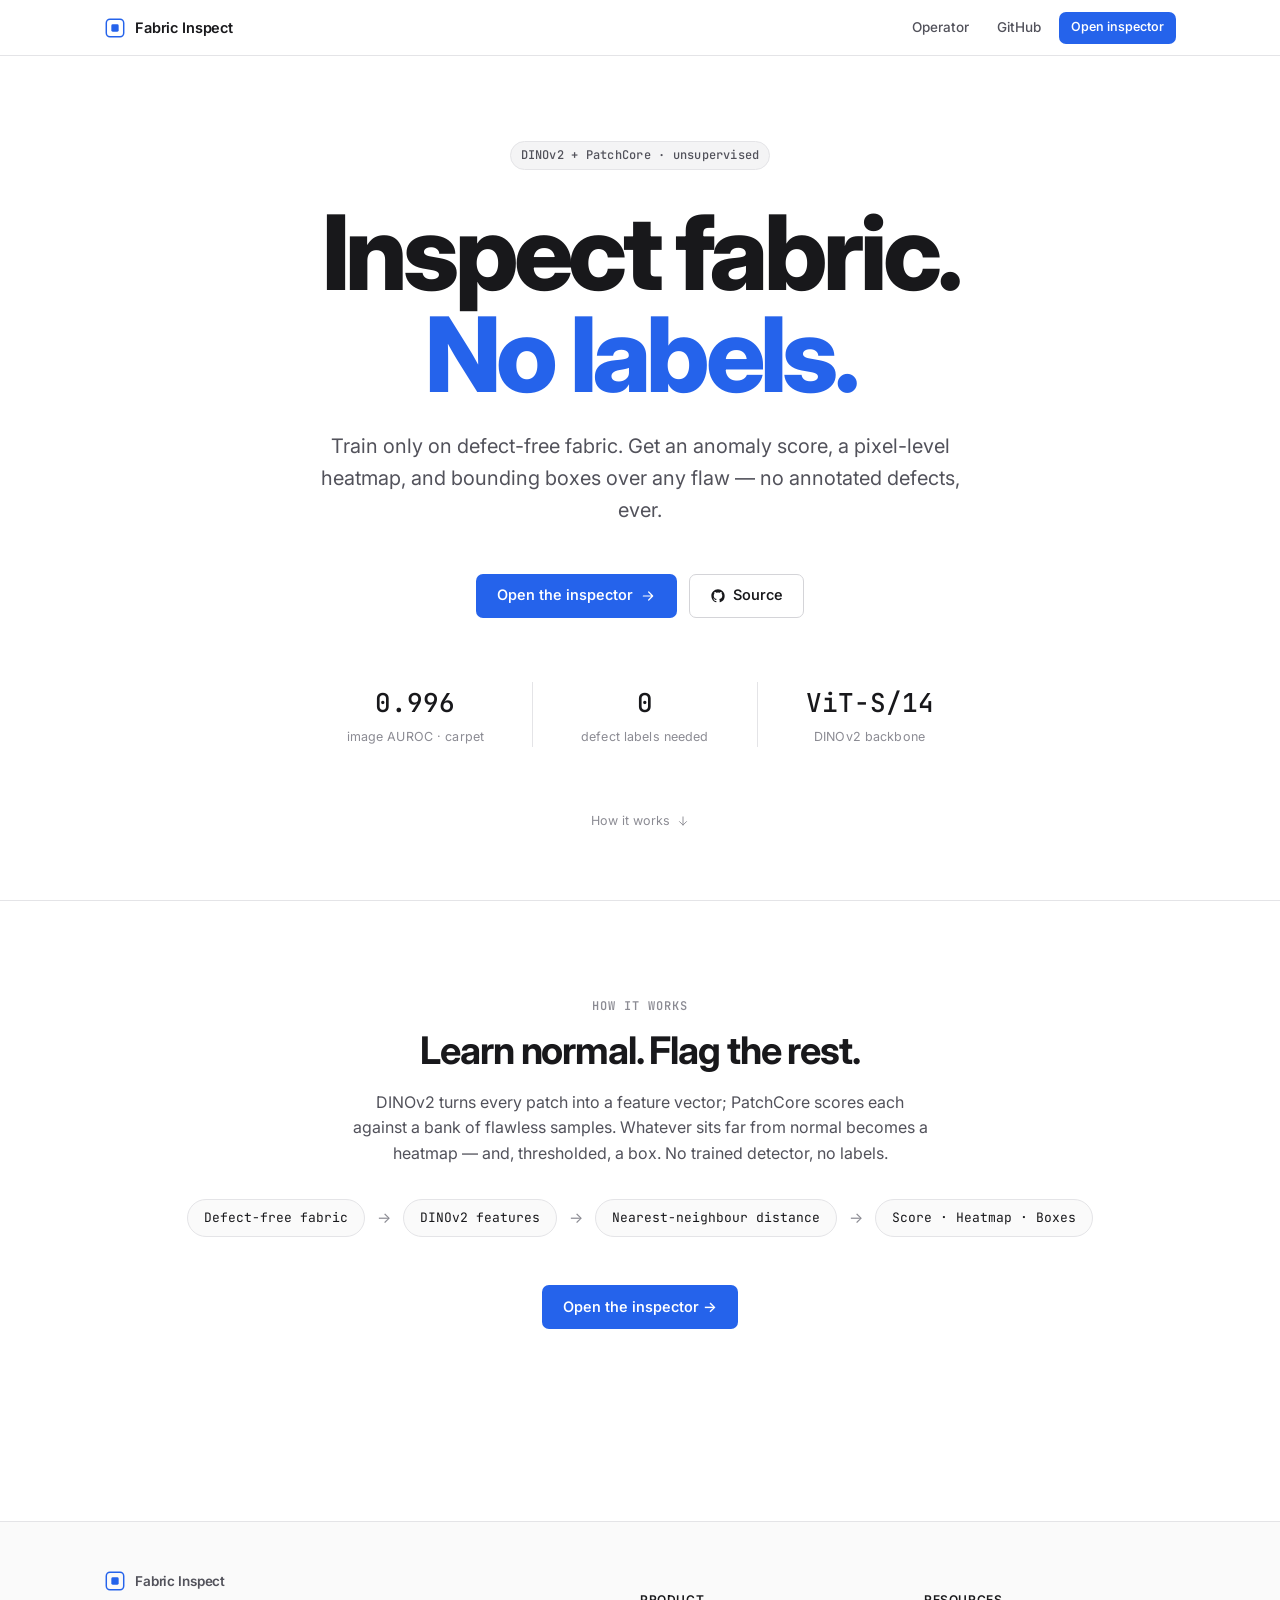
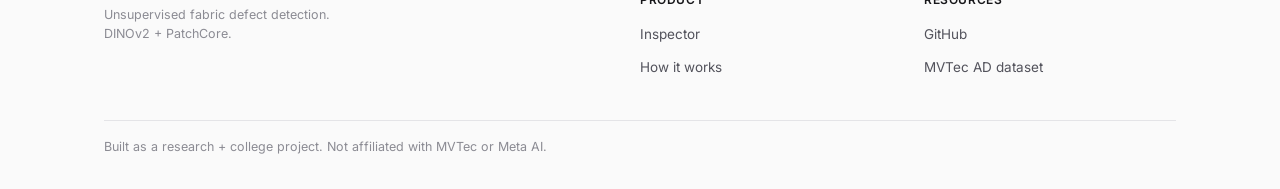
==== commit e1718fb9: "Add operator dashboard: live 3-monitor control-room view frontend/web/dashboard.html + dashboard.js:" ====
--- a/frontend/web/index.html
+++ b/frontend/web/index.html
@@ -79,6 +79,7 @@
       Fabric Inspect
     </a>
     <div class="nav-links">
+      <a class="nav-link desk" href="dashboard.html">Operator</a>
       <a class="nav-link desk" href="https://github.com/eightharsh/fabric" target="_blank" rel="noopener">GitHub</a>
       <a class="btn sm" href="app.html">Open inspector</a>
     </div>
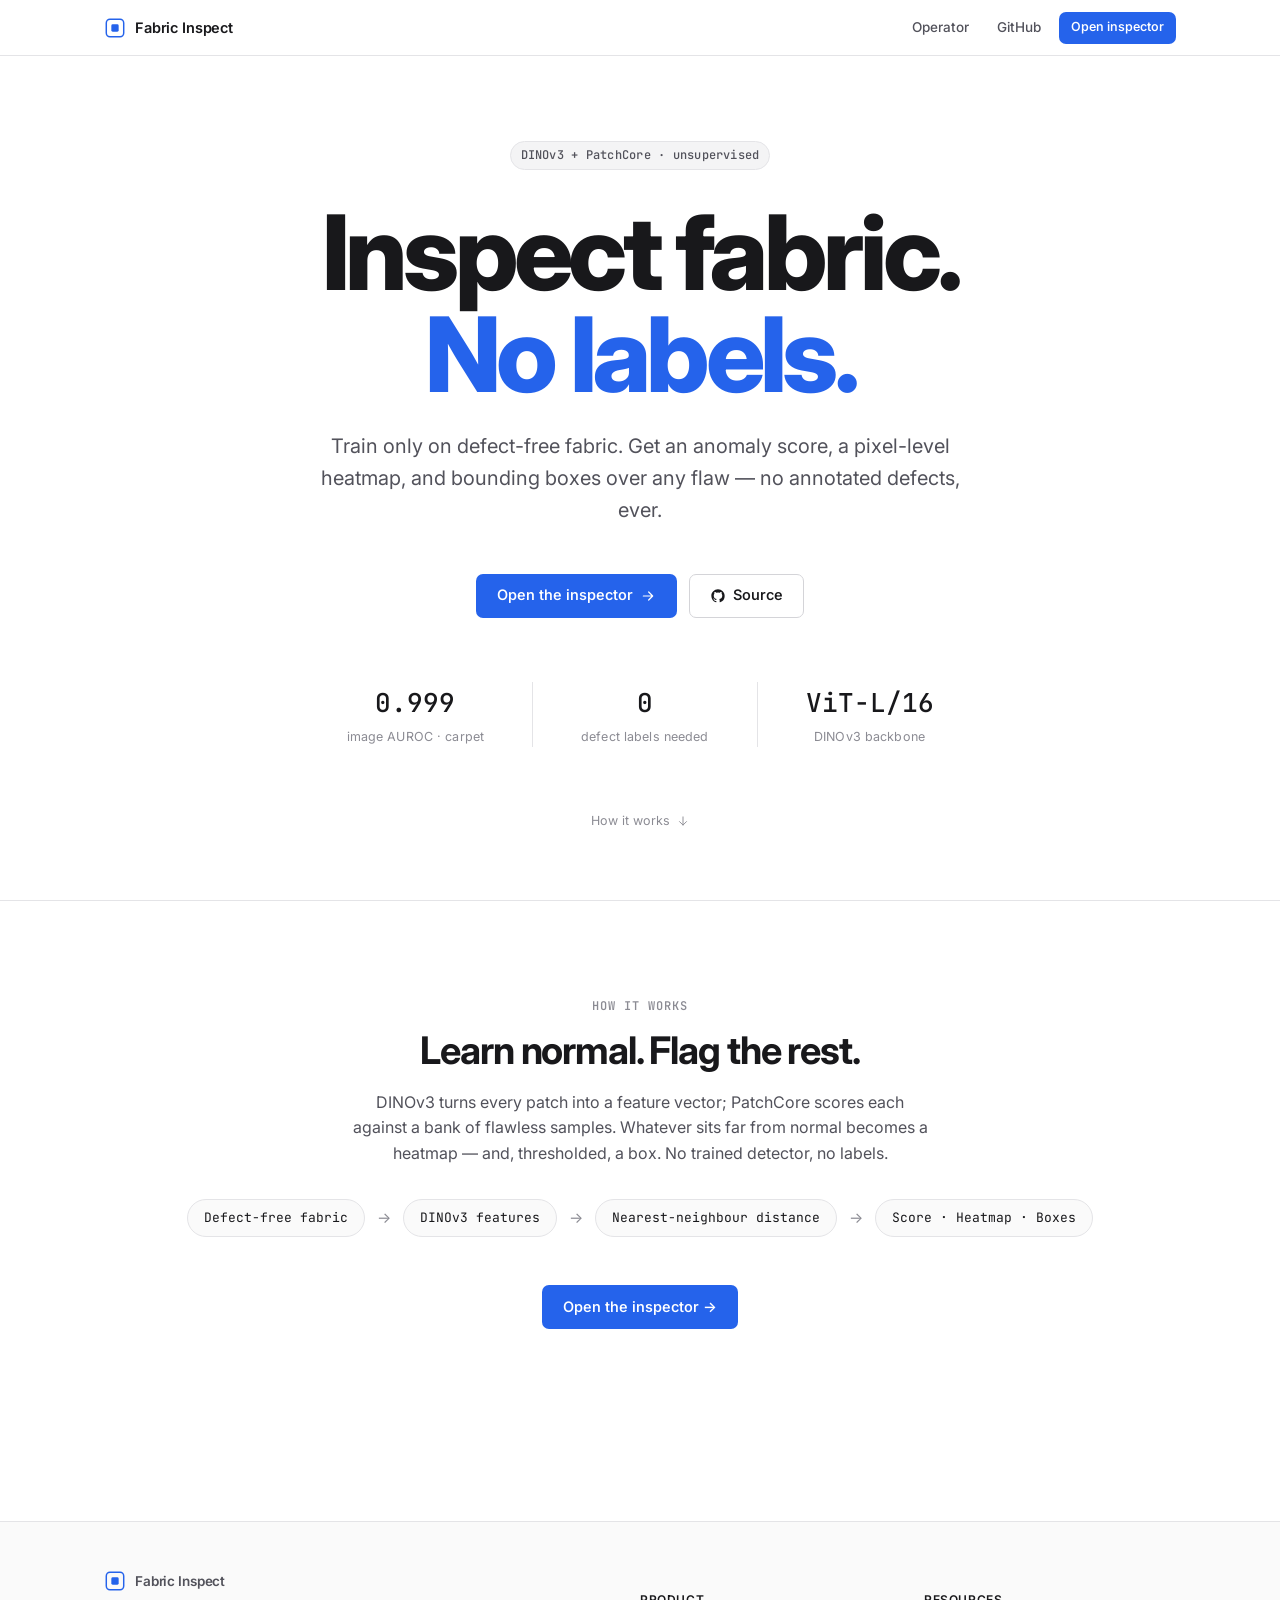
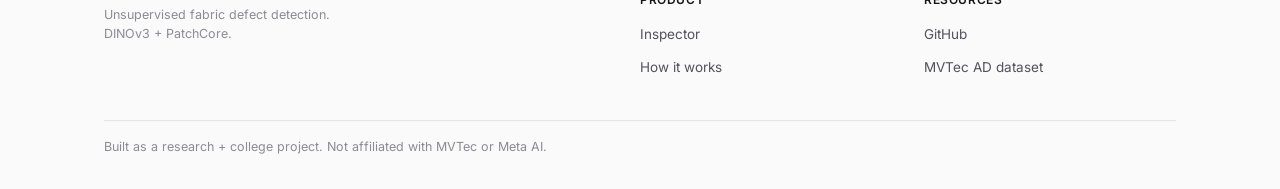
==== commit 2e754f03: "Frontend polish pass: animations, spacing, and bug fixes - Motion: staggered hero entrance, result/v" ====
--- a/frontend/web/index.html
+++ b/frontend/web/index.html
@@ -4,7 +4,7 @@
 <meta charset="utf-8" />
 <meta name="viewport" content="width=device-width, initial-scale=1" />
 <title>Fabric Inspect — unsupervised defect detection</title>
-<meta name="description" content="Inspect fabric for defects without labelling any. DINOv2 + PatchCore: an anomaly score, heatmap, and bounding boxes — trained only on defect-free fabric." />
+<meta name="description" content="Inspect fabric for defects without labelling any. DINOv3 + PatchCore: an anomaly score, heatmap, and bounding boxes — trained only on defect-free fabric." />
 <meta name="color-scheme" content="light" />
 <link rel="preconnect" href="https://fonts.googleapis.com" />
 <link rel="preconnect" href="https://fonts.gstatic.com" crossorigin />
@@ -56,6 +56,15 @@
   /* flex items default to min-width:auto and refuse to shrink → overflow. */
   .nav-inner > *, .hero > *, .proof > * { min-width: 0; }
 
+  /* hero entrance (staggered) */
+  .hero > *, .hero .cta, .hero .proof { animation: fadeInUp .5s cubic-bezier(.2, .7, .2, 1) both; }
+  .hero .eyebrow { animation-delay: .02s; }
+  .hero h1 { animation-delay: .08s; }
+  .hero .lead { animation-delay: .16s; }
+  .hero .cta { animation-delay: .24s; }
+  .hero .proof { animation-delay: .32s; }
+  .hero .scroll-hint { animation-delay: .40s; }
+
   @media (max-width: 620px) {
     .proof { gap: var(--s-4) var(--s-5); }
     .proof .sep { display: none; }
@@ -88,7 +97,7 @@
 
 <main>
   <section class="hero">
-    <span class="eyebrow">DINOv2 + PatchCore · unsupervised</span>
+    <span class="eyebrow">DINOv3 + PatchCore · unsupervised</span>
     <h1>Inspect fabric.<br /><span class="accent">No labels.</span></h1>
     <p class="lead">Train only on defect-free fabric. Get an anomaly score, a pixel-level
       heatmap, and bounding boxes over any flaw — no annotated defects, ever.</p>
@@ -104,11 +113,11 @@
     </div>
 
     <div class="proof">
-      <div class="item"><div class="v">0.996</div><div class="k">image AUROC · carpet</div></div>
+      <div class="item"><div class="v">0.999</div><div class="k">image AUROC · carpet</div></div>
       <div class="sep"></div>
       <div class="item"><div class="v">0</div><div class="k">defect labels needed</div></div>
       <div class="sep"></div>
-      <div class="item"><div class="v">ViT-S/14</div><div class="k">DINOv2 backbone</div></div>
+      <div class="item"><div class="v">ViT-L/16</div><div class="k">DINOv3 backbone</div></div>
     </div>
 
     <a class="scroll-hint" href="#how">
@@ -120,13 +129,13 @@
   <section class="how" id="how">
     <span class="label">How it works</span>
     <h2>Learn normal. Flag the rest.</h2>
-    <p>DINOv2 turns every patch into a feature vector; PatchCore scores each against a
+    <p>DINOv3 turns every patch into a feature vector; PatchCore scores each against a
       bank of flawless samples. Whatever sits far from normal becomes a heatmap — and,
       thresholded, a box. No trained detector, no labels.</p>
     <div class="flow">
       <span class="chip">Defect-free fabric</span>
       <span class="arr">→</span>
-      <span class="chip">DINOv2 features</span>
+      <span class="chip">DINOv3 features</span>
       <span class="arr">→</span>
       <span class="chip">Nearest-neighbour distance</span>
       <span class="arr">→</span>
@@ -143,7 +152,7 @@
     <div class="footer-grid">
       <div>
         <a class="brand" href="/"><svg class="logo" viewBox="0 0 24 24" fill="none" aria-hidden="true"><rect x="2.5" y="2.5" width="19" height="19" rx="4" stroke="currentColor" stroke-width="1.6"/><rect x="8" y="8" width="8" height="8" rx="1.5" fill="currentColor"/></svg> Fabric Inspect</a>
-        <p class="hint" style="max-width:32ch">Unsupervised fabric defect detection. DINOv2 + PatchCore.</p>
+        <p class="hint" style="max-width:32ch">Unsupervised fabric defect detection. DINOv3 + PatchCore.</p>
       </div>
       <div>
         <h5>Product</h5>
--- a/frontend/web/styles.css
+++ b/frontend/web/styles.css
@@ -207,6 +207,22 @@
 .footer a:hover { color: var(--text); }
 .footer .fine { font-size: 12.5px; color: var(--text-3); margin-top: var(--s-6); padding-top: var(--s-4); border-top: 1px solid var(--border); }
 
+/* ---- Motion -------------------------------------------------------------- */
+@keyframes fadeInUp { from { opacity: 0; transform: translateY(10px); } to { opacity: 1; transform: none; } }
+@keyframes fadeIn   { from { opacity: 0; } to { opacity: 1; } }
+@keyframes popIn    { from { opacity: 0; transform: scale(.94); } to { opacity: 1; transform: none; } }
+.fade-up { animation: fadeInUp .34s cubic-bezier(.2, .7, .2, 1) both; }
+/* stat tiles cascade in */
+.stats .stat { animation: fadeInUp .34s cubic-bezier(.2, .7, .2, 1) both; }
+.stats .stat:nth-child(2) { animation-delay: .05s; }
+.stats .stat:nth-child(3) { animation-delay: .10s; }
+.stats .stat:nth-child(4) { animation-delay: .15s; }
+.stage img.overlay { transition: opacity .25s ease; }
+.bbox { animation: popIn .28s cubic-bezier(.2, .7, .2, 1) both; }
+.verdict { animation: fadeInUp .3s cubic-bezier(.2, .7, .2, 1) both; }
+.btn:active { transform: translateY(1px); }
+.view-tab, .stat, .card, .panel { transition: background .14s ease, border-color .14s ease, box-shadow .14s ease; }
+
 /* ---- Utilities ----------------------------------------------------------- */
 .muted { color: var(--text-3); }
 .divider { height: 1px; background: var(--border); border: 0; margin: 0; }
